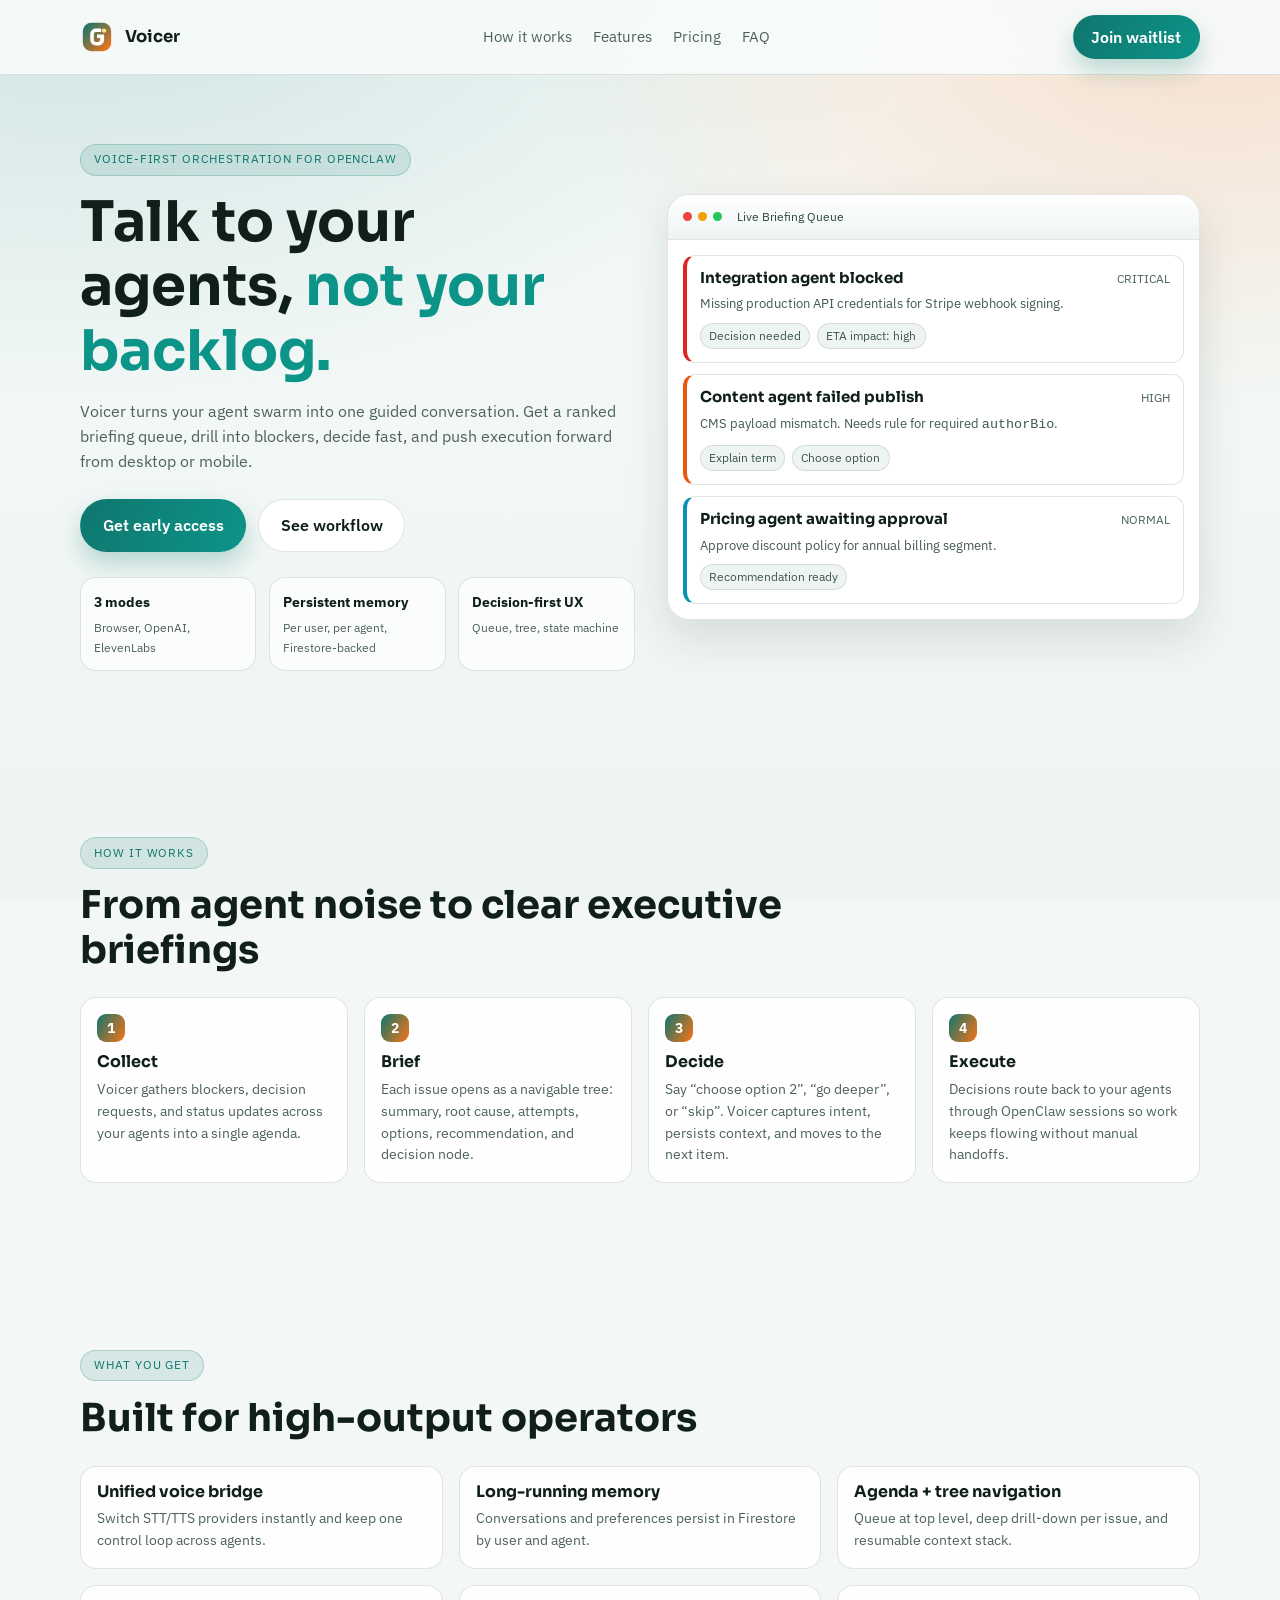
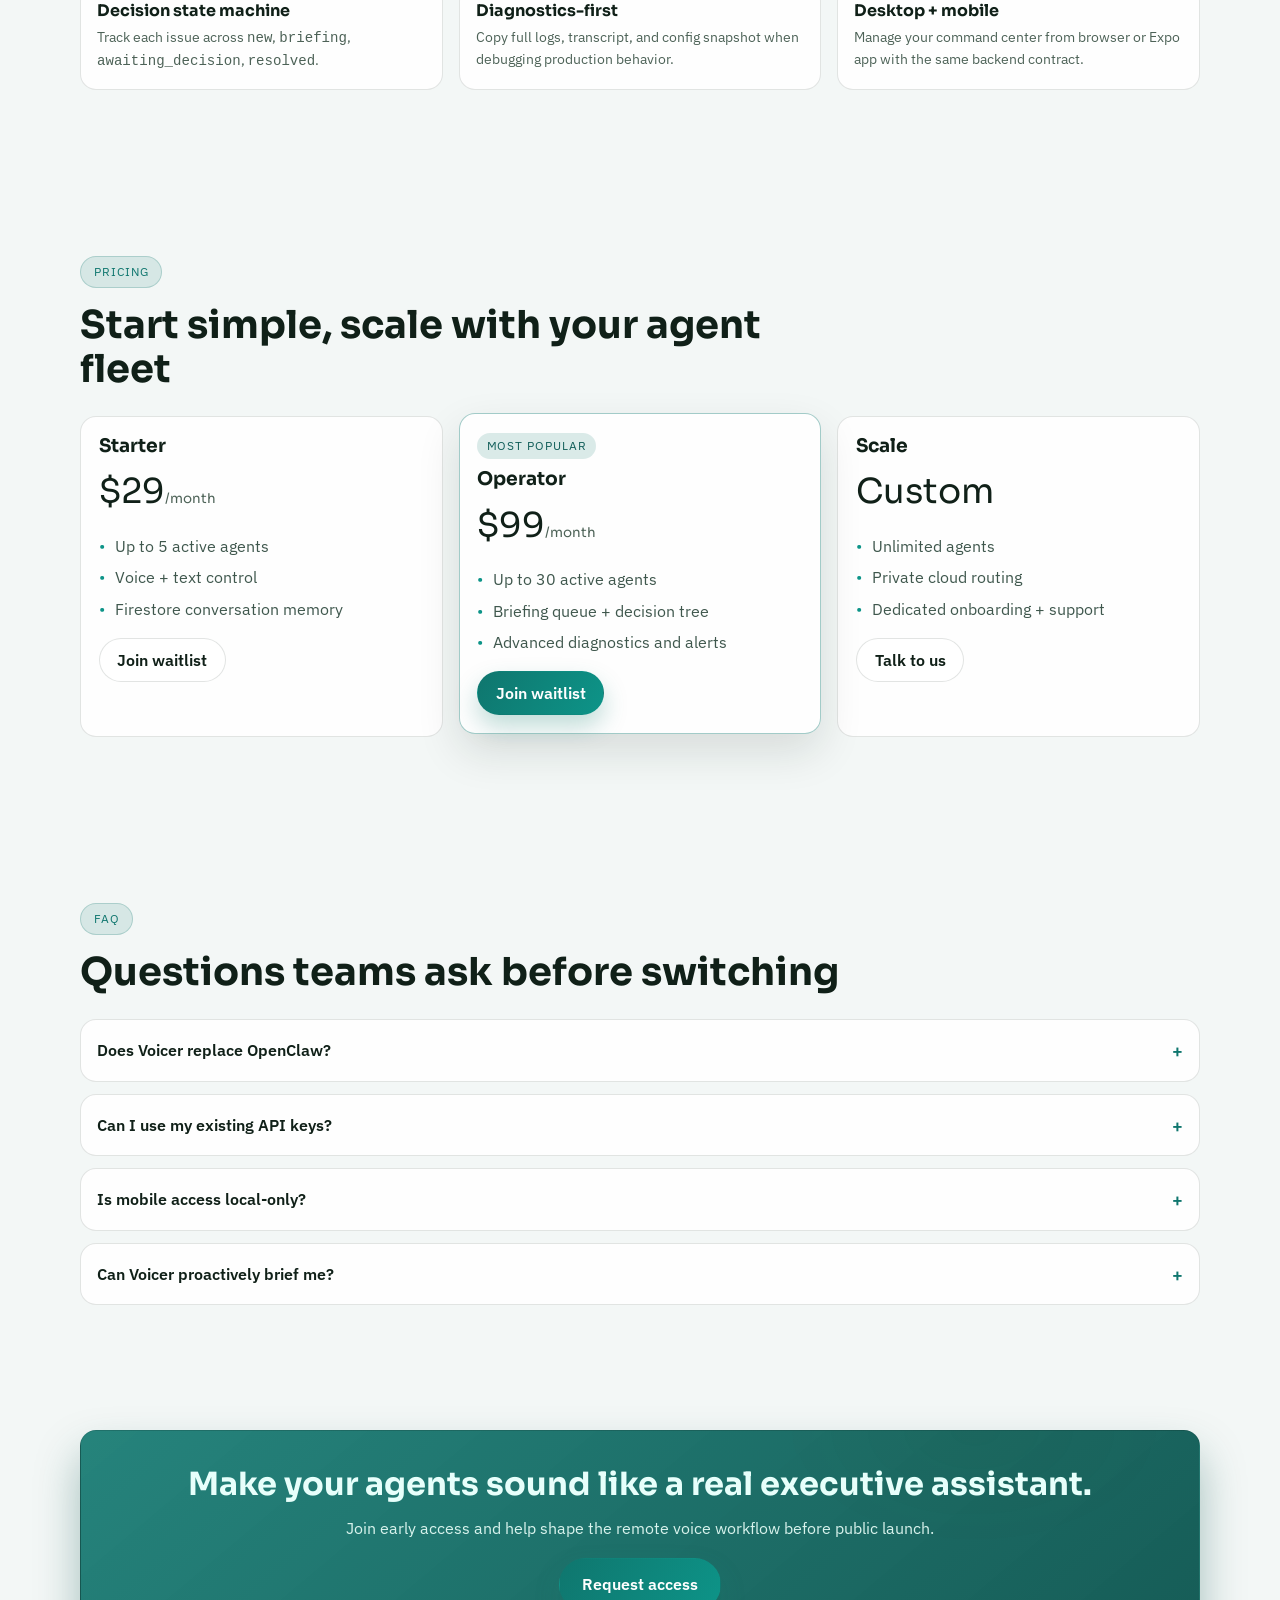
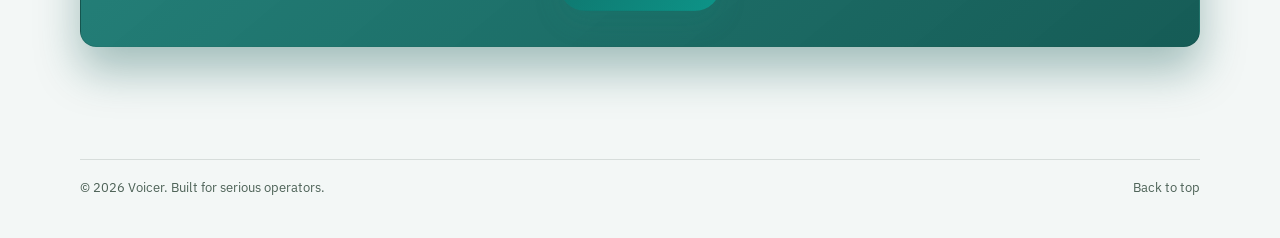
==== index.html @ e1d795ff "first commit" ====
<!doctype html>
<html lang="en">
  <head>
    <meta charset="UTF-8" />
    <meta name="viewport" content="width=device-width, initial-scale=1.0" />
    <title>Voicer | Your Agent Command Center</title>
    <meta
      name="description"
      content="Voicer lets you talk to your OpenClaw agents, get concise briefings, make decisions quickly, and keep your automation stack moving."
    />

    <link rel="icon" href="assets/logo.svg" type="image/svg+xml" />
    <link rel="stylesheet" href="styles.css" />

    <link rel="preconnect" href="https://fonts.googleapis.com" />
    <link rel="preconnect" href="https://fonts.gstatic.com" crossorigin />
    <link
      href="https://fonts.googleapis.com/css2?family=Sora:wght@400;500;600;700;800&family=IBM+Plex+Sans:wght@400;500;600&display=swap"
      rel="stylesheet"
    />
  </head>
  <body>
    <div class="site-bg"></div>

    <header class="nav" id="top">
      <div class="nav-inner">
        <a class="brand" href="#top" aria-label="Voicer Home">
          <img src="assets/logo.svg" alt="Voicer logo" />
          <span>Voicer</span>
        </a>

        <button class="menu-btn" id="menuBtn" aria-expanded="false" aria-controls="mobileMenu">
          <span></span><span></span><span></span>
        </button>

        <nav class="nav-links" aria-label="Main navigation">
          <a href="#how">How it works</a>
          <a href="#features">Features</a>
          <a href="#pricing">Pricing</a>
          <a href="#faq">FAQ</a>
        </nav>

        <a class="btn btn-primary nav-cta" href="#join">Join waitlist</a>
      </div>

      <div class="mobile-menu" id="mobileMenu">
        <a href="#how">How it works</a>
        <a href="#features">Features</a>
        <a href="#pricing">Pricing</a>
        <a href="#faq">FAQ</a>
        <a class="btn btn-primary" href="#join">Join waitlist</a>
      </div>
    </header>

    <main>
      <section class="hero section reveal">
        <div class="hero-grid container">
          <div>
            <p class="eyebrow">Voice-first orchestration for OpenClaw</p>
            <h1>
              Talk to your agents,
              <span>not your backlog.</span>
            </h1>
            <p class="hero-copy">
              Voicer turns your agent swarm into one guided conversation. Get a ranked
              briefing queue, drill into blockers, decide fast, and push execution forward
              from desktop or mobile.
            </p>
            <div class="hero-actions">
              <a class="btn btn-primary btn-lg" href="#join">Get early access</a>
              <a class="btn btn-ghost btn-lg" href="#how">See workflow</a>
            </div>
            <div class="hero-stats">
              <div>
                <strong>3 modes</strong>
                <span>Browser, OpenAI, ElevenLabs</span>
              </div>
              <div>
                <strong>Persistent memory</strong>
                <span>Per user, per agent, Firestore-backed</span>
              </div>
              <div>
                <strong>Decision-first UX</strong>
                <span>Queue, tree, state machine</span>
              </div>
            </div>
          </div>

          <aside class="hero-panel" aria-label="Example briefing card">
            <div class="panel-head">
              <span class="dot red"></span>
              <span class="dot amber"></span>
              <span class="dot green"></span>
              <p>Live Briefing Queue</p>
            </div>
            <div class="panel-body">
              <article class="queue-item critical">
                <header>
                  <h3>Integration agent blocked</h3>
                  <span>Critical</span>
                </header>
                <p>Missing production API credentials for Stripe webhook signing.</p>
                <div class="queue-tags">
                  <span>Decision needed</span>
                  <span>ETA impact: high</span>
                </div>
              </article>

              <article class="queue-item high">
                <header>
                  <h3>Content agent failed publish</h3>
                  <span>High</span>
                </header>
                <p>CMS payload mismatch. Needs rule for required <code>authorBio</code>.</p>
                <div class="queue-tags">
                  <span>Explain term</span>
                  <span>Choose option</span>
                </div>
              </article>

              <article class="queue-item normal">
                <header>
                  <h3>Pricing agent awaiting approval</h3>
                  <span>Normal</span>
                </header>
                <p>Approve discount policy for annual billing segment.</p>
                <div class="queue-tags">
                  <span>Recommendation ready</span>
                </div>
              </article>
            </div>
          </aside>
        </div>
      </section>

      <section class="section reveal" id="how">
        <div class="container">
          <div class="section-head">
            <p class="eyebrow">How it works</p>
            <h2>From agent noise to clear executive briefings</h2>
          </div>

          <div class="steps-grid">
            <article class="step-card">
              <span>1</span>
              <h3>Collect</h3>
              <p>
                Voicer gathers blockers, decision requests, and status updates across your
                agents into a single agenda.
              </p>
            </article>
            <article class="step-card">
              <span>2</span>
              <h3>Brief</h3>
              <p>
                Each issue opens as a navigable tree: summary, root cause, attempts, options,
                recommendation, and decision node.
              </p>
            </article>
            <article class="step-card">
              <span>3</span>
              <h3>Decide</h3>
              <p>
                Say “choose option 2”, “go deeper”, or “skip”. Voicer captures intent,
                persists context, and moves to the next item.
              </p>
            </article>
            <article class="step-card">
              <span>4</span>
              <h3>Execute</h3>
              <p>
                Decisions route back to your agents through OpenClaw sessions so work keeps
                flowing without manual handoffs.
              </p>
            </article>
          </div>
        </div>
      </section>

      <section class="section reveal" id="features">
        <div class="container">
          <div class="section-head">
            <p class="eyebrow">What you get</p>
            <h2>Built for high-output operators</h2>
          </div>

          <div class="feature-grid">
            <article class="feature-card">
              <h3>Unified voice bridge</h3>
              <p>Switch STT/TTS providers instantly and keep one control loop across agents.</p>
            </article>
            <article class="feature-card">
              <h3>Long-running memory</h3>
              <p>Conversations and preferences persist in Firestore by user and agent.</p>
            </article>
            <article class="feature-card">
              <h3>Agenda + tree navigation</h3>
              <p>Queue at top level, deep drill-down per issue, and resumable context stack.</p>
            </article>
            <article class="feature-card">
              <h3>Decision state machine</h3>
              <p>Track each issue across <code>new</code>, <code>briefing</code>, <code>awaiting_decision</code>, <code>resolved</code>.</p>
            </article>
            <article class="feature-card">
              <h3>Diagnostics-first</h3>
              <p>Copy full logs, transcript, and config snapshot when debugging production behavior.</p>
            </article>
            <article class="feature-card">
              <h3>Desktop + mobile</h3>
              <p>Manage your command center from browser or Expo app with the same backend contract.</p>
            </article>
          </div>
        </div>
      </section>

      <section class="section reveal" id="pricing">
        <div class="container">
          <div class="section-head">
            <p class="eyebrow">Pricing</p>
            <h2>Start simple, scale with your agent fleet</h2>
          </div>

          <div class="pricing-grid">
            <article class="price-card">
              <h3>Starter</h3>
              <p class="price">$29<span>/month</span></p>
              <ul>
                <li>Up to 5 active agents</li>
                <li>Voice + text control</li>
                <li>Firestore conversation memory</li>
              </ul>
              <a class="btn btn-ghost" href="#join">Join waitlist</a>
            </article>

            <article class="price-card featured">
              <p class="chip">Most popular</p>
              <h3>Operator</h3>
              <p class="price">$99<span>/month</span></p>
              <ul>
                <li>Up to 30 active agents</li>
                <li>Briefing queue + decision tree</li>
                <li>Advanced diagnostics and alerts</li>
              </ul>
              <a class="btn btn-primary" href="#join">Join waitlist</a>
            </article>

            <article class="price-card">
              <h3>Scale</h3>
              <p class="price">Custom</p>
              <ul>
                <li>Unlimited agents</li>
                <li>Private cloud routing</li>
                <li>Dedicated onboarding + support</li>
              </ul>
              <a class="btn btn-ghost" href="#join">Talk to us</a>
            </article>
          </div>
        </div>
      </section>

      <section class="section reveal" id="faq">
        <div class="container">
          <div class="section-head">
            <p class="eyebrow">FAQ</p>
            <h2>Questions teams ask before switching</h2>
          </div>

          <div class="faq-list">
            <article class="faq-item">
              <button class="faq-q" type="button">
                Does Voicer replace OpenClaw?
                <span>+</span>
              </button>
              <div class="faq-a">
                No. Voicer sits on top as a voice + briefing layer, and routes decisions back to
                your OpenClaw sessions.
              </div>
            </article>

            <article class="faq-item">
              <button class="faq-q" type="button">
                Can I use my existing API keys?
                <span>+</span>
              </button>
              <div class="faq-a">
                Yes. Voicer supports the same auth model and can read configured keys and profiles
                from your existing setup.
              </div>
            </article>

            <article class="faq-item">
              <button class="faq-q" type="button">
                Is mobile access local-only?
                <span>+</span>
              </button>
              <div class="faq-a">
                Local access works now. Cloud relay + desktop connector is the production path for
                secure remote control.
              </div>
            </article>

            <article class="faq-item">
              <button class="faq-q" type="button">
                Can Voicer proactively brief me?
                <span>+</span>
              </button>
              <div class="faq-a">
                Yes. The model is built around queueing only high-signal issues so you can decide
                quickly without reading raw logs.
              </div>
            </article>
          </div>
        </div>
      </section>

      <section class="section cta reveal" id="join">
        <div class="container cta-card">
          <h2>Make your agents sound like a real executive assistant.</h2>
          <p>
            Join early access and help shape the remote voice workflow before public launch.
          </p>
          <a class="btn btn-primary btn-lg" href="mailto:hello@voicer.ai?subject=Voicer%20Early%20Access">
            Request access
          </a>
        </div>
      </section>
    </main>

    <footer class="footer">
      <div class="container footer-inner">
        <p>© <span id="year"></span> Voicer. Built for serious operators.</p>
        <div>
          <a href="#top">Back to top</a>
        </div>
      </div>
    </footer>

    <script src="script.js"></script>
  </body>
</html>
---- styles.css ----
* {
  box-sizing: border-box;
}

:root {
  --bg: #f3f7f6;
  --surface: #ffffff;
  --surface-alt: #eef4f3;
  --ink: #102018;
  --muted: #4d6257;
  --line: rgba(16, 32, 24, 0.12);
  --teal: #0f766e;
  --teal-strong: #0d9488;
  --orange: #f97316;
  --orange-soft: rgba(249, 115, 22, 0.16);
  --shadow: 0 18px 44px rgba(16, 32, 24, 0.12);
  --radius-xl: 22px;
  --radius-lg: 16px;
}

html,
body {
  margin: 0;
  padding: 0;
}

body {
  font-family: "IBM Plex Sans", system-ui, -apple-system, sans-serif;
  background: var(--bg);
  color: var(--ink);
  line-height: 1.55;
}

.site-bg {
  position: fixed;
  inset: 0;
  z-index: -2;
  background:
    radial-gradient(900px 500px at 5% -10%, rgba(15, 118, 110, 0.2), transparent),
    radial-gradient(700px 420px at 95% 0%, rgba(249, 115, 22, 0.2), transparent),
    linear-gradient(180deg, #f7fbfa 0%, #edf4f2 100%);
}

.container {
  width: min(1120px, calc(100% - 2.5rem));
  margin: 0 auto;
}

.section {
  padding: 5.2rem 0;
}

.eyebrow {
  display: inline-block;
  margin: 0 0 0.9rem;
  padding: 0.35rem 0.8rem;
  border-radius: 999px;
  font-size: 0.75rem;
  letter-spacing: 0.08em;
  text-transform: uppercase;
  color: #0f766e;
  background: rgba(15, 118, 110, 0.12);
  border: 1px solid rgba(15, 118, 110, 0.22);
}

h1,
h2,
h3 {
  margin: 0;
  font-family: "Sora", system-ui, -apple-system, sans-serif;
  line-height: 1.15;
}

p {
  margin: 0;
}

a {
  color: inherit;
  text-decoration: none;
}

.nav {
  position: sticky;
  top: 0;
  z-index: 50;
  border-bottom: 1px solid var(--line);
  backdrop-filter: blur(12px);
  background: rgba(247, 251, 250, 0.92);
}

.nav-inner {
  width: min(1120px, calc(100% - 2.5rem));
  margin: 0 auto;
  min-height: 74px;
  display: flex;
  align-items: center;
  justify-content: space-between;
  gap: 1rem;
}

.brand {
  display: flex;
  align-items: center;
  gap: 0.7rem;
  font-family: "Sora", sans-serif;
  font-weight: 700;
  font-size: 1.03rem;
}

.brand img {
  width: 34px;
  height: 34px;
}

.nav-links {
  display: flex;
  align-items: center;
  gap: 1.3rem;
  color: var(--muted);
  font-size: 0.92rem;
}

.nav-links a {
  position: relative;
  padding: 0.2rem 0;
}

.nav-links a::after {
  content: "";
  position: absolute;
  left: 0;
  bottom: -0.15rem;
  width: 0;
  height: 2px;
  border-radius: 999px;
  background: linear-gradient(90deg, var(--teal), var(--orange));
  transition: width 160ms ease;
}

.nav-links a:hover::after {
  width: 100%;
}

.menu-btn {
  display: none;
  width: 42px;
  height: 42px;
  border: 1px solid var(--line);
  border-radius: 12px;
  background: #fff;
  padding: 0;
  cursor: pointer;
}

.menu-btn span {
  display: block;
  width: 18px;
  height: 2px;
  margin: 4px auto;
  background: var(--ink);
  border-radius: 999px;
}

.mobile-menu {
  display: none;
  border-top: 1px solid var(--line);
  padding: 1rem 1.25rem 1.2rem;
  background: rgba(247, 251, 250, 0.97);
}

.mobile-menu.open {
  display: grid;
  gap: 0.75rem;
}

.mobile-menu a {
  padding: 0.45rem 0;
  color: var(--muted);
}

.btn {
  display: inline-flex;
  align-items: center;
  justify-content: center;
  border-radius: 999px;
  border: 1px solid transparent;
  cursor: pointer;
  font-weight: 600;
  transition: transform 150ms ease, box-shadow 150ms ease, filter 150ms ease;
}

.btn:hover {
  transform: translateY(-1px);
}

.btn-primary {
  color: #fff;
  background: linear-gradient(120deg, var(--teal), var(--teal-strong));
  box-shadow: 0 12px 24px rgba(15, 118, 110, 0.26);
  padding: 0.55rem 1.1rem;
}

.btn-ghost {
  color: var(--ink);
  background: #fff;
  border-color: var(--line);
  padding: 0.55rem 1.1rem;
}

.btn-lg {
  padding: 0.8rem 1.35rem;
}

.hero {
  padding-top: 4.3rem;
}

.hero-grid {
  display: grid;
  grid-template-columns: 1.02fr 0.98fr;
  align-items: center;
  gap: 2rem;
}

.hero h1 {
  font-size: clamp(2.3rem, 5vw, 3.5rem);
  margin-bottom: 1rem;
}

.hero h1 span {
  color: var(--teal-strong);
}

.hero-copy {
  color: var(--muted);
  max-width: 39rem;
}

.hero-actions {
  display: flex;
  gap: 0.75rem;
  margin: 1.6rem 0;
  flex-wrap: wrap;
}

.hero-stats {
  display: grid;
  grid-template-columns: repeat(3, minmax(0, 1fr));
  gap: 0.8rem;
}

.hero-stats div {
  border: 1px solid var(--line);
  border-radius: var(--radius-lg);
  background: rgba(255, 255, 255, 0.72);
  padding: 0.8rem;
}

.hero-stats strong {
  display: block;
  font-size: 0.9rem;
}

.hero-stats span {
  display: block;
  margin-top: 0.32rem;
  font-size: 0.78rem;
  color: var(--muted);
}

.hero-panel {
  background: var(--surface);
  border: 1px solid var(--line);
  border-radius: var(--radius-xl);
  overflow: hidden;
  box-shadow: var(--shadow);
}

.panel-head {
  display: flex;
  align-items: center;
  gap: 0.38rem;
  padding: 0.75rem 0.95rem;
  border-bottom: 1px solid var(--line);
  background: linear-gradient(180deg, #fff, var(--surface-alt));
}

.panel-head p {
  margin-left: 0.55rem;
  font-size: 0.78rem;
  color: #2d463a;
}

.dot {
  width: 9px;
  height: 9px;
  border-radius: 999px;
}

.dot.red {
  background: #ef4444;
}

.dot.amber {
  background: #f59e0b;
}

.dot.green {
  background: #22c55e;
}

.panel-body {
  padding: 0.95rem;
  display: grid;
  gap: 0.7rem;
}

.queue-item {
  border: 1px solid var(--line);
  border-left: 4px solid #cbd5e1;
  border-radius: 12px;
  padding: 0.8rem;
  background: #fff;
}

.queue-item header {
  display: flex;
  justify-content: space-between;
  gap: 0.75rem;
  align-items: baseline;
}

.queue-item h3 {
  font-size: 0.94rem;
}

.queue-item header span {
  font-size: 0.72rem;
  text-transform: uppercase;
  color: var(--muted);
}

.queue-item p {
  margin-top: 0.38rem;
  color: #42594f;
  font-size: 0.84rem;
}

.queue-item.critical {
  border-left-color: #dc2626;
}

.queue-item.high {
  border-left-color: #ea580c;
}

.queue-item.normal {
  border-left-color: #0891b2;
}

.queue-tags {
  margin-top: 0.55rem;
  display: flex;
  flex-wrap: wrap;
  gap: 0.4rem;
}

.queue-tags span {
  border: 1px solid var(--line);
  background: var(--surface-alt);
  border-radius: 999px;
  padding: 0.2rem 0.52rem;
  font-size: 0.72rem;
  color: #3f574d;
}

.section-head {
  max-width: 760px;
  margin-bottom: 1.6rem;
}

.section-head h2 {
  font-size: clamp(1.55rem, 3.4vw, 2.4rem);
  margin-bottom: 0.8rem;
}

.steps-grid,
.feature-grid,
.pricing-grid {
  display: grid;
  gap: 1rem;
}

.steps-grid {
  grid-template-columns: repeat(4, minmax(0, 1fr));
}

.step-card,
.feature-card,
.price-card,
.faq-item,
.cta-card {
  border: 1px solid var(--line);
  border-radius: var(--radius-lg);
  background: rgba(255, 255, 255, 0.88);
}

.step-card {
  padding: 1rem;
}

.step-card span {
  display: inline-grid;
  place-items: center;
  width: 28px;
  height: 28px;
  border-radius: 9px;
  font-size: 0.86rem;
  font-weight: 700;
  color: #fff;
  background: linear-gradient(120deg, var(--teal), var(--orange));
}

.step-card h3 {
  margin-top: 0.7rem;
  font-size: 1rem;
}

.step-card p {
  margin-top: 0.45rem;
  color: var(--muted);
  font-size: 0.88rem;
}

.feature-grid {
  grid-template-columns: repeat(3, minmax(0, 1fr));
}

.feature-card {
  padding: 1rem;
}

.feature-card h3 {
  font-size: 1rem;
}

.feature-card p {
  margin-top: 0.45rem;
  color: var(--muted);
  font-size: 0.88rem;
}

.pricing-grid {
  grid-template-columns: repeat(3, minmax(0, 1fr));
  align-items: stretch;
}

.price-card {
  padding: 1.1rem;
}

.price-card.featured {
  border-color: rgba(15, 118, 110, 0.38);
  box-shadow: var(--shadow);
  transform: translateY(-3px);
}

.chip {
  display: inline-block;
  margin-bottom: 0.6rem;
  background: rgba(15, 118, 110, 0.15);
  color: #115e59;
  font-size: 0.72rem;
  text-transform: uppercase;
  border-radius: 999px;
  padding: 0.24rem 0.58rem;
  letter-spacing: 0.08em;
}

.price {
  margin-top: 0.55rem;
  font-family: "Sora", sans-serif;
  font-size: 2.15rem;
}

.price span {
  font-size: 0.84rem;
  color: var(--muted);
}

.price-card ul {
  list-style: none;
  margin: 0.95rem 0 1rem;
  padding: 0;
  display: grid;
  gap: 0.42rem;
}

.price-card li {
  color: #3f574d;
  padding-left: 1rem;
  position: relative;
}

.price-card li::before {
  content: "•";
  position: absolute;
  left: 0;
  color: var(--teal-strong);
}

.faq-list {
  display: grid;
  gap: 0.75rem;
}

.faq-item {
  overflow: hidden;
}

.faq-q {
  width: 100%;
  text-align: left;
  border: 0;
  background: transparent;
  font: inherit;
  color: inherit;
  padding: 1rem;
  display: flex;
  align-items: center;
  justify-content: space-between;
  font-weight: 600;
  cursor: pointer;
}

.faq-q span {
  color: var(--teal);
  font-size: 1.15rem;
}

.faq-a {
  max-height: 0;
  overflow: hidden;
  transition: max-height 220ms ease;
  color: var(--muted);
  padding: 0 1rem;
}

.faq-item.open .faq-a {
  padding: 0 1rem 1rem;
  max-height: 240px;
}

.cta {
  padding-top: 2.6rem;
}

.cta-card {
  text-align: center;
  padding: 2.2rem 1rem;
  background:
    linear-gradient(140deg, rgba(15, 118, 110, 0.9), rgba(9, 83, 77, 0.95)),
    radial-gradient(200px 120px at 80% 0%, rgba(249, 115, 22, 0.3), transparent);
  color: #e7fffb;
  box-shadow: 0 24px 44px rgba(9, 83, 77, 0.34);
}

.cta-card h2 {
  font-size: clamp(1.4rem, 3vw, 2rem);
}

.cta-card p {
  margin: 0.8rem auto 1.1rem;
  max-width: 620px;
  color: rgba(233, 255, 248, 0.92);
}

.footer {
  padding: 1.8rem 0 2.6rem;
}

.footer-inner {
  border-top: 1px solid var(--line);
  padding-top: 1.1rem;
  display: flex;
  justify-content: space-between;
  gap: 0.75rem;
  color: var(--muted);
  font-size: 0.84rem;
}

.reveal {
  opacity: 0;
  transform: translateY(26px);
  transition: opacity 0.55s ease, transform 0.55s ease;
}

.reveal.visible {
  opacity: 1;
  transform: translateY(0);
}

@media (max-width: 1080px) {
  .hero-grid,
  .steps-grid,
  .feature-grid,
  .pricing-grid {
    grid-template-columns: 1fr 1fr;
  }

  .hero-stats {
    grid-template-columns: 1fr;
  }
}

@media (max-width: 760px) {
  .section {
    padding: 4rem 0;
  }

  .nav-links,
  .nav-cta {
    display: none;
  }

  .menu-btn {
    display: inline-block;
  }

  .hero-grid,
  .steps-grid,
  .feature-grid,
  .pricing-grid {
    grid-template-columns: 1fr;
  }

  .footer-inner {
    flex-direction: column;
  }
}
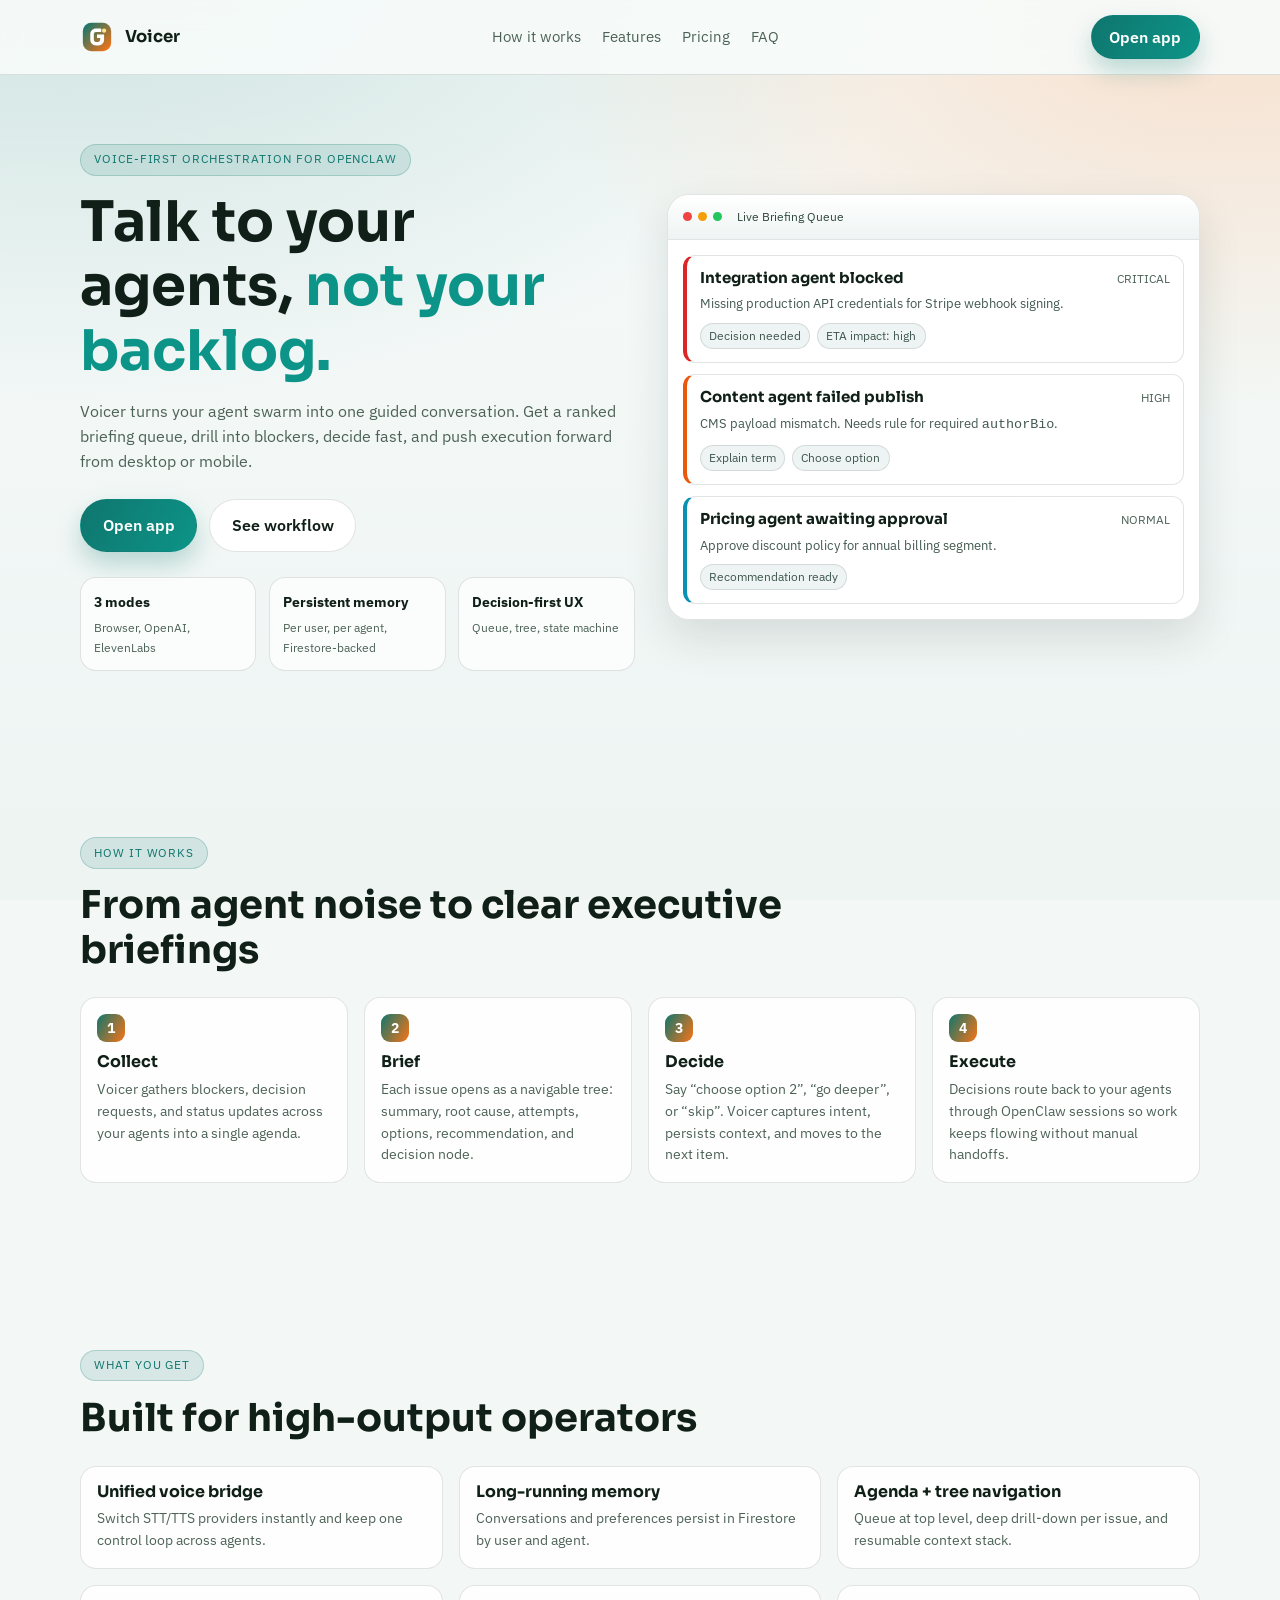
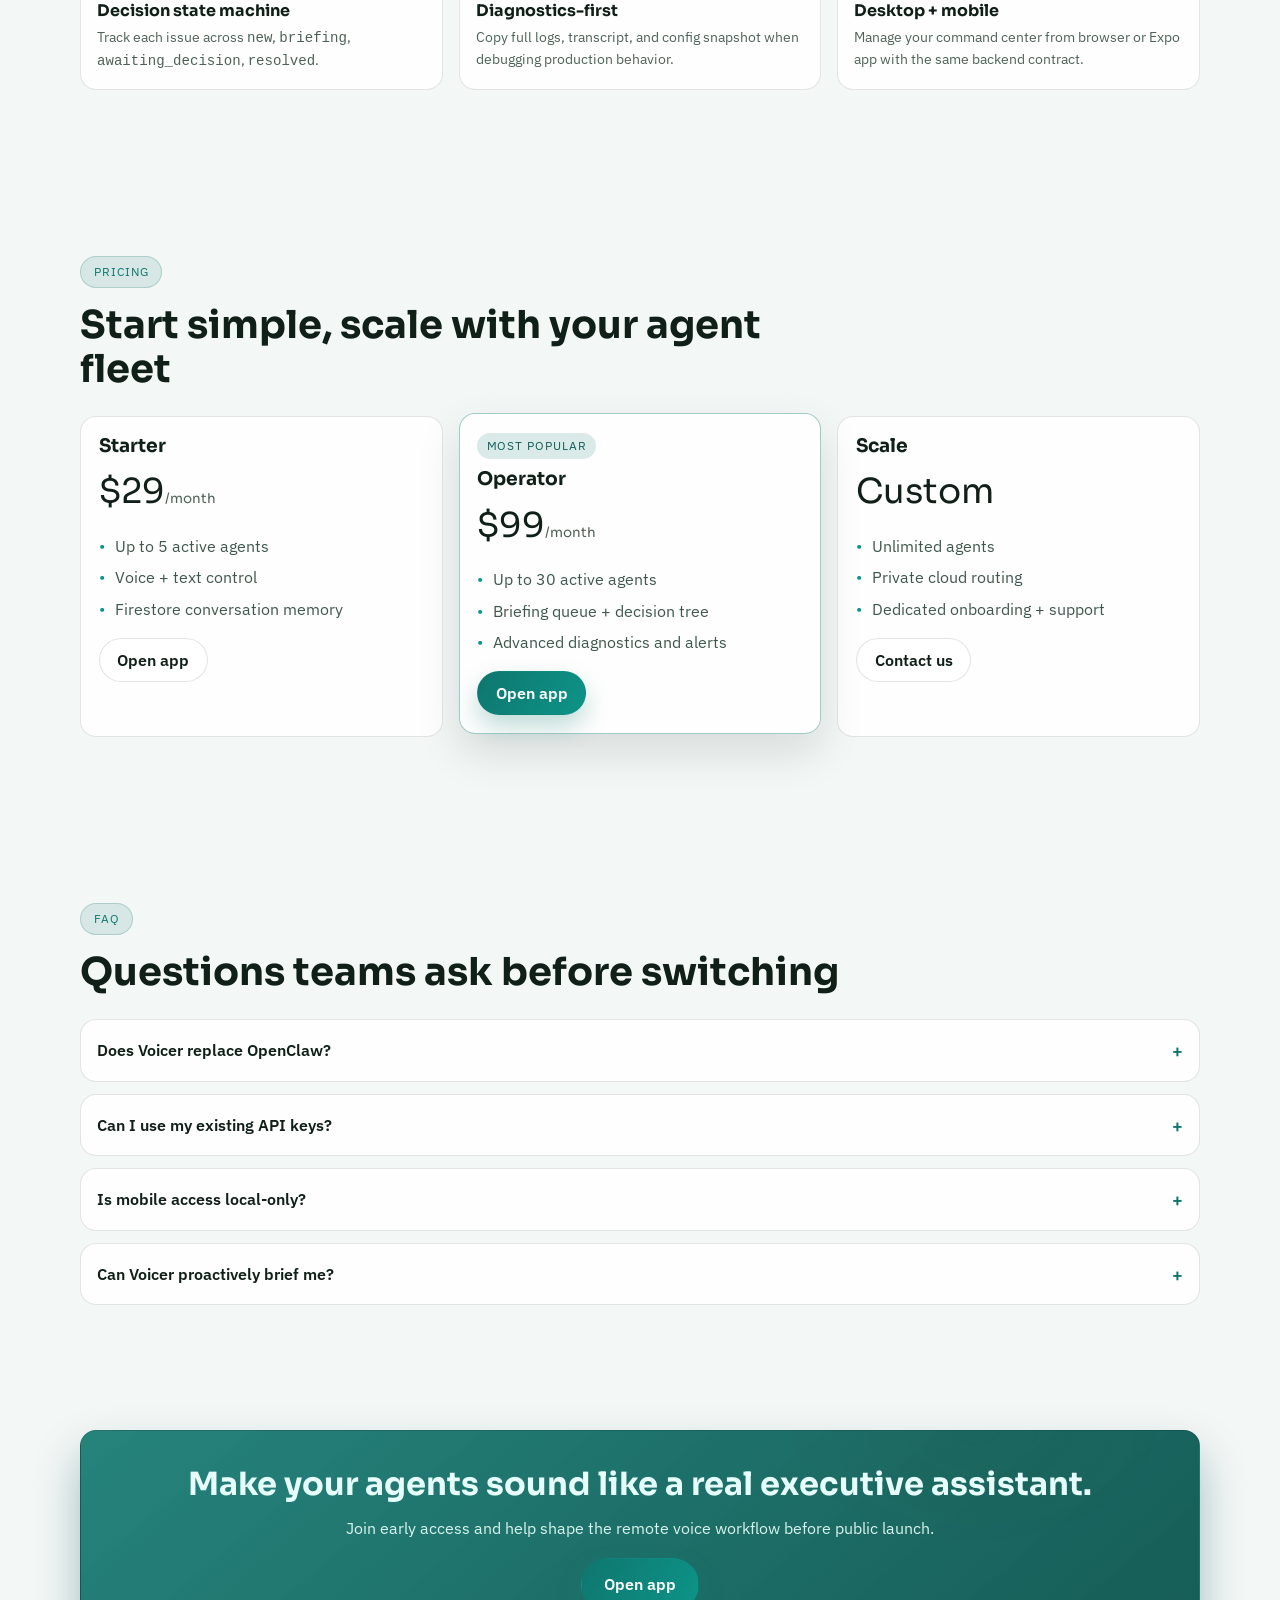
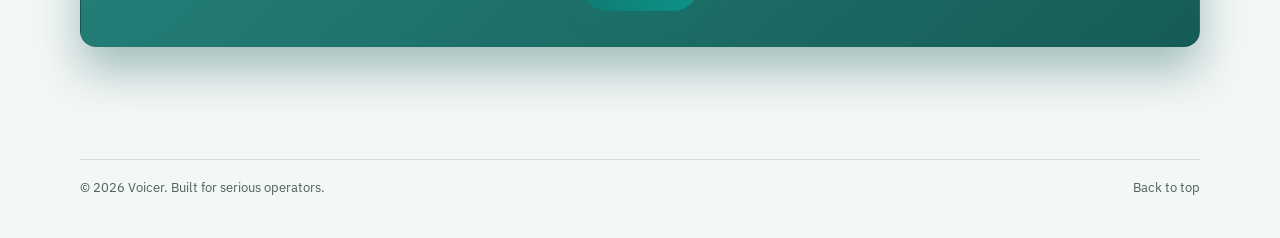
==== commit 3071e986: "Point website CTAs to app.aipa.site" ====
--- a/index.html
+++ b/index.html
@@ -40,7 +40,7 @@
           <a href="#faq">FAQ</a>
         </nav>
 
-        <a class="btn btn-primary nav-cta" href="#join">Join waitlist</a>
+        <a class="btn btn-primary nav-cta" href="https://app.aipa.site">Open app</a>
       </div>
 
       <div class="mobile-menu" id="mobileMenu">
@@ -48,7 +48,7 @@
         <a href="#features">Features</a>
         <a href="#pricing">Pricing</a>
         <a href="#faq">FAQ</a>
-        <a class="btn btn-primary" href="#join">Join waitlist</a>
+        <a class="btn btn-primary" href="https://app.aipa.site">Open app</a>
       </div>
     </header>
 
@@ -67,7 +67,7 @@
               from desktop or mobile.
             </p>
             <div class="hero-actions">
-              <a class="btn btn-primary btn-lg" href="#join">Get early access</a>
+              <a class="btn btn-primary btn-lg" href="https://app.aipa.site">Open app</a>
               <a class="btn btn-ghost btn-lg" href="#how">See workflow</a>
             </div>
             <div class="hero-stats">
@@ -229,7 +229,7 @@
                 <li>Voice + text control</li>
                 <li>Firestore conversation memory</li>
               </ul>
-              <a class="btn btn-ghost" href="#join">Join waitlist</a>
+              <a class="btn btn-ghost" href="https://app.aipa.site">Open app</a>
             </article>
 
             <article class="price-card featured">
@@ -241,7 +241,7 @@
                 <li>Briefing queue + decision tree</li>
                 <li>Advanced diagnostics and alerts</li>
               </ul>
-              <a class="btn btn-primary" href="#join">Join waitlist</a>
+              <a class="btn btn-primary" href="https://app.aipa.site">Open app</a>
             </article>
 
             <article class="price-card">
@@ -252,7 +252,7 @@
                 <li>Private cloud routing</li>
                 <li>Dedicated onboarding + support</li>
               </ul>
-              <a class="btn btn-ghost" href="#join">Talk to us</a>
+              <a class="btn btn-ghost" href="https://app.aipa.site">Contact us</a>
             </article>
           </div>
         </div>
@@ -319,8 +319,8 @@
           <p>
             Join early access and help shape the remote voice workflow before public launch.
           </p>
-          <a class="btn btn-primary btn-lg" href="mailto:hello@voicer.ai?subject=Voicer%20Early%20Access">
-            Request access
+          <a class="btn btn-primary btn-lg" href="https://app.aipa.site">
+            Open app
           </a>
         </div>
       </section>
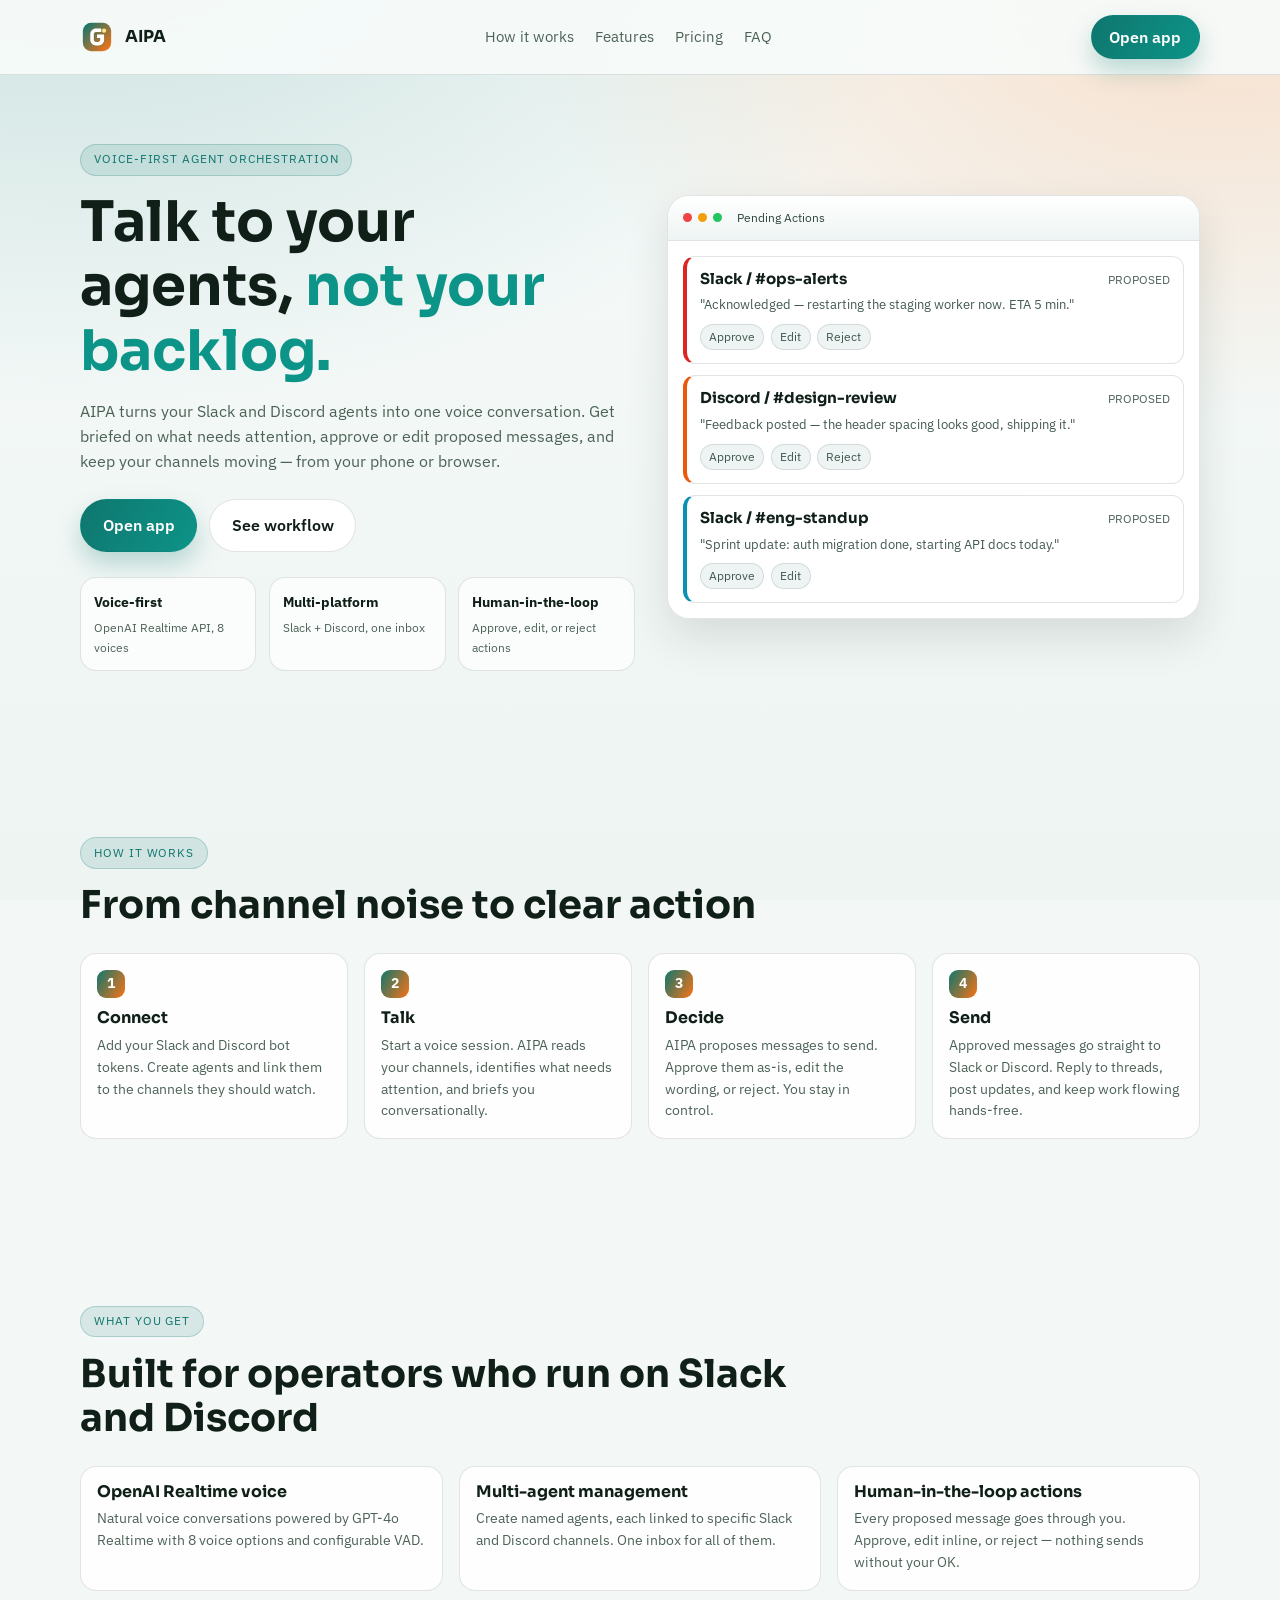
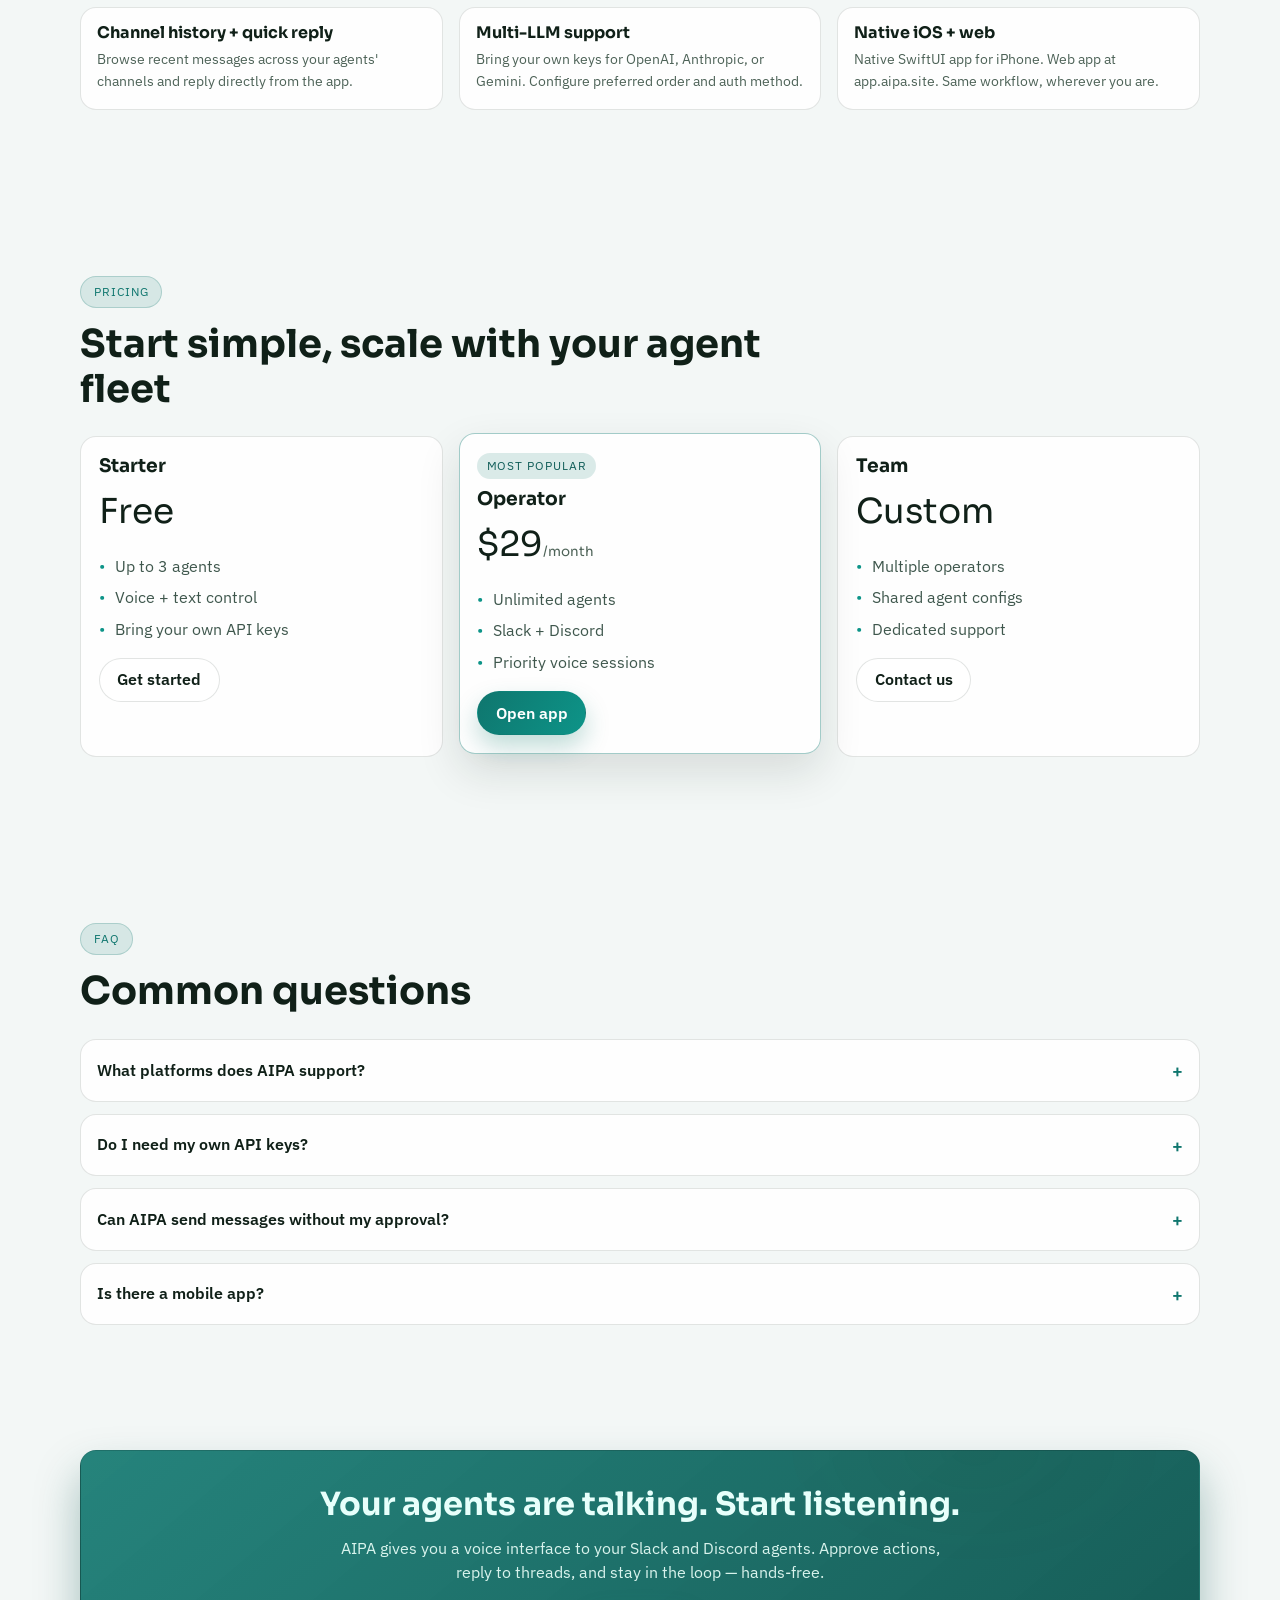
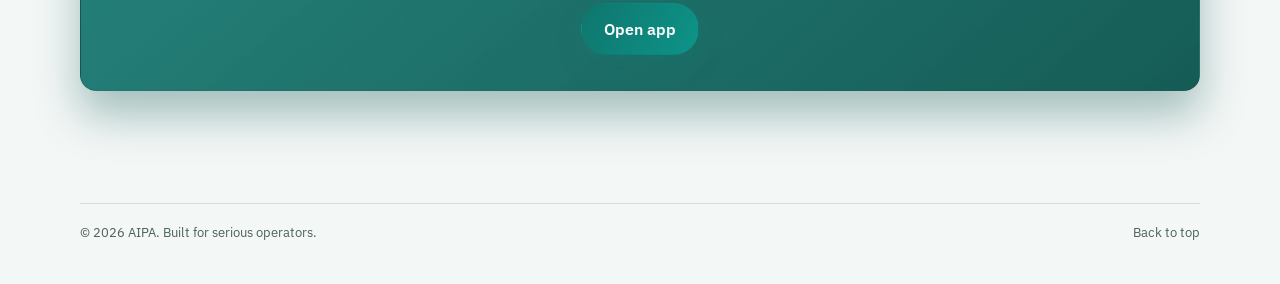
==== commit 47027cc4: "Rebrand website from Voicer to AIPA and align with actual product Website was describing fictional f" ====
--- a/index.html
+++ b/index.html
@@ -3,10 +3,10 @@
   <head>
     <meta charset="UTF-8" />
     <meta name="viewport" content="width=device-width, initial-scale=1.0" />
-    <title>Voicer | Your Agent Command Center</title>
+    <title>AIPA | Your AI Personal Assistant</title>
     <meta
       name="description"
-      content="Voicer lets you talk to your OpenClaw agents, get concise briefings, make decisions quickly, and keep your automation stack moving."
+      content="AIPA is a voice-first AI assistant that orchestrates your agents across Slack and Discord. Talk naturally, approve actions, and keep your channels moving."
     />
 
     <link rel="icon" href="assets/logo.svg" type="image/svg+xml" />
@@ -24,9 +24,9 @@
 
     <header class="nav" id="top">
       <div class="nav-inner">
-        <a class="brand" href="#top" aria-label="Voicer Home">
-          <img src="assets/logo.svg" alt="Voicer logo" />
-          <span>Voicer</span>
+        <a class="brand" href="#top" aria-label="AIPA Home">
+          <img src="assets/logo.svg" alt="AIPA logo" />
+          <span>AIPA</span>
         </a>
 
         <button class="menu-btn" id="menuBtn" aria-expanded="false" aria-controls="mobileMenu">
@@ -56,15 +56,15 @@
       <section class="hero section reveal">
         <div class="hero-grid container">
           <div>
-            <p class="eyebrow">Voice-first orchestration for OpenClaw</p>
+            <p class="eyebrow">Voice-first agent orchestration</p>
             <h1>
               Talk to your agents,
               <span>not your backlog.</span>
             </h1>
             <p class="hero-copy">
-              Voicer turns your agent swarm into one guided conversation. Get a ranked
-              briefing queue, drill into blockers, decide fast, and push execution forward
-              from desktop or mobile.
+              AIPA turns your Slack and Discord agents into one voice conversation.
+              Get briefed on what needs attention, approve or edit proposed messages,
+              and keep your channels moving — from your phone or browser.
             </p>
             <div class="hero-actions">
               <a class="btn btn-primary btn-lg" href="https://app.aipa.site">Open app</a>
@@ -72,60 +72,63 @@
             </div>
             <div class="hero-stats">
               <div>
-                <strong>3 modes</strong>
-                <span>Browser, OpenAI, ElevenLabs</span>
+                <strong>Voice-first</strong>
+                <span>OpenAI Realtime API, 8 voices</span>
               </div>
               <div>
-                <strong>Persistent memory</strong>
-                <span>Per user, per agent, Firestore-backed</span>
+                <strong>Multi-platform</strong>
+                <span>Slack + Discord, one inbox</span>
               </div>
               <div>
-                <strong>Decision-first UX</strong>
-                <span>Queue, tree, state machine</span>
+                <strong>Human-in-the-loop</strong>
+                <span>Approve, edit, or reject actions</span>
               </div>
             </div>
           </div>
 
-          <aside class="hero-panel" aria-label="Example briefing card">
+          <aside class="hero-panel" aria-label="Example action cards">
             <div class="panel-head">
               <span class="dot red"></span>
               <span class="dot amber"></span>
               <span class="dot green"></span>
-              <p>Live Briefing Queue</p>
+              <p>Pending Actions</p>
             </div>
             <div class="panel-body">
               <article class="queue-item critical">
                 <header>
-                  <h3>Integration agent blocked</h3>
-                  <span>Critical</span>
+                  <h3>Slack / #ops-alerts</h3>
+                  <span>Proposed</span>
                 </header>
-                <p>Missing production API credentials for Stripe webhook signing.</p>
+                <p>"Acknowledged — restarting the staging worker now. ETA 5 min."</p>
                 <div class="queue-tags">
-                  <span>Decision needed</span>
-                  <span>ETA impact: high</span>
+                  <span>Approve</span>
+                  <span>Edit</span>
+                  <span>Reject</span>
                 </div>
               </article>
 
               <article class="queue-item high">
                 <header>
-                  <h3>Content agent failed publish</h3>
-                  <span>High</span>
+                  <h3>Discord / #design-review</h3>
+                  <span>Proposed</span>
                 </header>
-                <p>CMS payload mismatch. Needs rule for required <code>authorBio</code>.</p>
+                <p>"Feedback posted — the header spacing looks good, shipping it."</p>
                 <div class="queue-tags">
-                  <span>Explain term</span>
-                  <span>Choose option</span>
+                  <span>Approve</span>
+                  <span>Edit</span>
+                  <span>Reject</span>
                 </div>
               </article>
 
               <article class="queue-item normal">
                 <header>
-                  <h3>Pricing agent awaiting approval</h3>
-                  <span>Normal</span>
+                  <h3>Slack / #eng-standup</h3>
+                  <span>Proposed</span>
                 </header>
-                <p>Approve discount policy for annual billing segment.</p>
+                <p>"Sprint update: auth migration done, starting API docs today."</p>
                 <div class="queue-tags">
-                  <span>Recommendation ready</span>
+                  <span>Approve</span>
+                  <span>Edit</span>
                 </div>
               </article>
             </div>
@@ -137,40 +140,40 @@
         <div class="container">
           <div class="section-head">
             <p class="eyebrow">How it works</p>
-            <h2>From agent noise to clear executive briefings</h2>
+            <h2>From channel noise to clear action</h2>
           </div>
 
           <div class="steps-grid">
             <article class="step-card">
               <span>1</span>
-              <h3>Collect</h3>
+              <h3>Connect</h3>
               <p>
-                Voicer gathers blockers, decision requests, and status updates across your
-                agents into a single agenda.
+                Add your Slack and Discord bot tokens. Create agents and link them
+                to the channels they should watch.
               </p>
             </article>
             <article class="step-card">
               <span>2</span>
-              <h3>Brief</h3>
+              <h3>Talk</h3>
               <p>
-                Each issue opens as a navigable tree: summary, root cause, attempts, options,
-                recommendation, and decision node.
+                Start a voice session. AIPA reads your channels, identifies what
+                needs attention, and briefs you conversationally.
               </p>
             </article>
             <article class="step-card">
               <span>3</span>
               <h3>Decide</h3>
               <p>
-                Say “choose option 2”, “go deeper”, or “skip”. Voicer captures intent,
-                persists context, and moves to the next item.
+                AIPA proposes messages to send. Approve them as-is, edit the
+                wording, or reject. You stay in control.
               </p>
             </article>
             <article class="step-card">
               <span>4</span>
-              <h3>Execute</h3>
+              <h3>Send</h3>
               <p>
-                Decisions route back to your agents through OpenClaw sessions so work keeps
-                flowing without manual handoffs.
+                Approved messages go straight to Slack or Discord. Reply to threads,
+                post updates, and keep work flowing hands-free.
               </p>
             </article>
           </div>
@@ -181,33 +184,33 @@
         <div class="container">
           <div class="section-head">
             <p class="eyebrow">What you get</p>
-            <h2>Built for high-output operators</h2>
+            <h2>Built for operators who run on Slack and Discord</h2>
           </div>
 
           <div class="feature-grid">
             <article class="feature-card">
-              <h3>Unified voice bridge</h3>
-              <p>Switch STT/TTS providers instantly and keep one control loop across agents.</p>
-            </article>
-            <article class="feature-card">
-              <h3>Long-running memory</h3>
-              <p>Conversations and preferences persist in Firestore by user and agent.</p>
-            </article>
-            <article class="feature-card">
-              <h3>Agenda + tree navigation</h3>
-              <p>Queue at top level, deep drill-down per issue, and resumable context stack.</p>
-            </article>
-            <article class="feature-card">
-              <h3>Decision state machine</h3>
-              <p>Track each issue across <code>new</code>, <code>briefing</code>, <code>awaiting_decision</code>, <code>resolved</code>.</p>
-            </article>
-            <article class="feature-card">
-              <h3>Diagnostics-first</h3>
-              <p>Copy full logs, transcript, and config snapshot when debugging production behavior.</p>
-            </article>
-            <article class="feature-card">
-              <h3>Desktop + mobile</h3>
-              <p>Manage your command center from browser or Expo app with the same backend contract.</p>
+              <h3>OpenAI Realtime voice</h3>
+              <p>Natural voice conversations powered by GPT-4o Realtime with 8 voice options and configurable VAD.</p>
+            </article>
+            <article class="feature-card">
+              <h3>Multi-agent management</h3>
+              <p>Create named agents, each linked to specific Slack and Discord channels. One inbox for all of them.</p>
+            </article>
+            <article class="feature-card">
+              <h3>Human-in-the-loop actions</h3>
+              <p>Every proposed message goes through you. Approve, edit inline, or reject — nothing sends without your OK.</p>
+            </article>
+            <article class="feature-card">
+              <h3>Channel history + quick reply</h3>
+              <p>Browse recent messages across your agents' channels and reply directly from the app.</p>
+            </article>
+            <article class="feature-card">
+              <h3>Multi-LLM support</h3>
+              <p>Bring your own keys for OpenAI, Anthropic, or Gemini. Configure preferred order and auth method.</p>
+            </article>
+            <article class="feature-card">
+              <h3>Native iOS + web</h3>
+              <p>Native SwiftUI app for iPhone. Web app at app.aipa.site. Same workflow, wherever you are.</p>
             </article>
           </div>
         </div>
@@ -223,34 +226,34 @@
           <div class="pricing-grid">
             <article class="price-card">
               <h3>Starter</h3>
-              <p class="price">$29<span>/month</span></p>
+              <p class="price">Free</p>
               <ul>
-                <li>Up to 5 active agents</li>
+                <li>Up to 3 agents</li>
                 <li>Voice + text control</li>
-                <li>Firestore conversation memory</li>
+                <li>Bring your own API keys</li>
               </ul>
-              <a class="btn btn-ghost" href="https://app.aipa.site">Open app</a>
+              <a class="btn btn-ghost" href="https://app.aipa.site">Get started</a>
             </article>
 
             <article class="price-card featured">
               <p class="chip">Most popular</p>
               <h3>Operator</h3>
-              <p class="price">$99<span>/month</span></p>
+              <p class="price">$29<span>/month</span></p>
               <ul>
-                <li>Up to 30 active agents</li>
-                <li>Briefing queue + decision tree</li>
-                <li>Advanced diagnostics and alerts</li>
+                <li>Unlimited agents</li>
+                <li>Slack + Discord</li>
+                <li>Priority voice sessions</li>
               </ul>
               <a class="btn btn-primary" href="https://app.aipa.site">Open app</a>
             </article>
 
             <article class="price-card">
-              <h3>Scale</h3>
+              <h3>Team</h3>
               <p class="price">Custom</p>
               <ul>
-                <li>Unlimited agents</li>
-                <li>Private cloud routing</li>
-                <li>Dedicated onboarding + support</li>
+                <li>Multiple operators</li>
+                <li>Shared agent configs</li>
+                <li>Dedicated support</li>
               </ul>
               <a class="btn btn-ghost" href="https://app.aipa.site">Contact us</a>
             </article>
@@ -262,51 +265,51 @@
         <div class="container">
           <div class="section-head">
             <p class="eyebrow">FAQ</p>
-            <h2>Questions teams ask before switching</h2>
+            <h2>Common questions</h2>
           </div>
 
           <div class="faq-list">
             <article class="faq-item">
               <button class="faq-q" type="button">
-                Does Voicer replace OpenClaw?
+                What platforms does AIPA support?
                 <span>+</span>
               </button>
               <div class="faq-a">
-                No. Voicer sits on top as a voice + briefing layer, and routes decisions back to
-                your OpenClaw sessions.
+                AIPA connects to Slack and Discord using bot tokens you provide.
+                You can link any combination of channels from both platforms to your agents.
               </div>
             </article>
 
             <article class="faq-item">
               <button class="faq-q" type="button">
-                Can I use my existing API keys?
+                Do I need my own API keys?
                 <span>+</span>
               </button>
               <div class="faq-a">
-                Yes. Voicer supports the same auth model and can read configured keys and profiles
-                from your existing setup.
+                Yes. AIPA uses your own OpenAI, Anthropic, or Gemini API keys for LLM calls,
+                and your own Slack/Discord bot tokens for channel access. Your keys stay on your device.
               </div>
             </article>
 
             <article class="faq-item">
               <button class="faq-q" type="button">
-                Is mobile access local-only?
+                Can AIPA send messages without my approval?
                 <span>+</span>
               </button>
               <div class="faq-a">
-                Local access works now. Cloud relay + desktop connector is the production path for
-                secure remote control.
+                No. Every proposed action appears in your inbox as a card you can approve, edit,
+                or reject. Nothing is sent to any channel without your explicit approval.
               </div>
             </article>
 
             <article class="faq-item">
               <button class="faq-q" type="button">
-                Can Voicer proactively brief me?
+                Is there a mobile app?
                 <span>+</span>
               </button>
               <div class="faq-a">
-                Yes. The model is built around queueing only high-signal issues so you can decide
-                quickly without reading raw logs.
+                Yes. AIPA has a native iOS app built with SwiftUI, optimized for voice-first
+                interaction on iPhone. The web app works on any device.
               </div>
             </article>
           </div>
@@ -315,9 +318,10 @@
 
       <section class="section cta reveal" id="join">
         <div class="container cta-card">
-          <h2>Make your agents sound like a real executive assistant.</h2>
+          <h2>Your agents are talking. Start listening.</h2>
           <p>
-            Join early access and help shape the remote voice workflow before public launch.
+            AIPA gives you a voice interface to your Slack and Discord agents.
+            Approve actions, reply to threads, and stay in the loop — hands-free.
           </p>
           <a class="btn btn-primary btn-lg" href="https://app.aipa.site">
             Open app
@@ -328,7 +332,7 @@
 
     <footer class="footer">
       <div class="container footer-inner">
-        <p>© <span id="year"></span> Voicer. Built for serious operators.</p>
+        <p>&copy; <span id="year"></span> AIPA. Built for serious operators.</p>
         <div>
           <a href="#top">Back to top</a>
         </div>
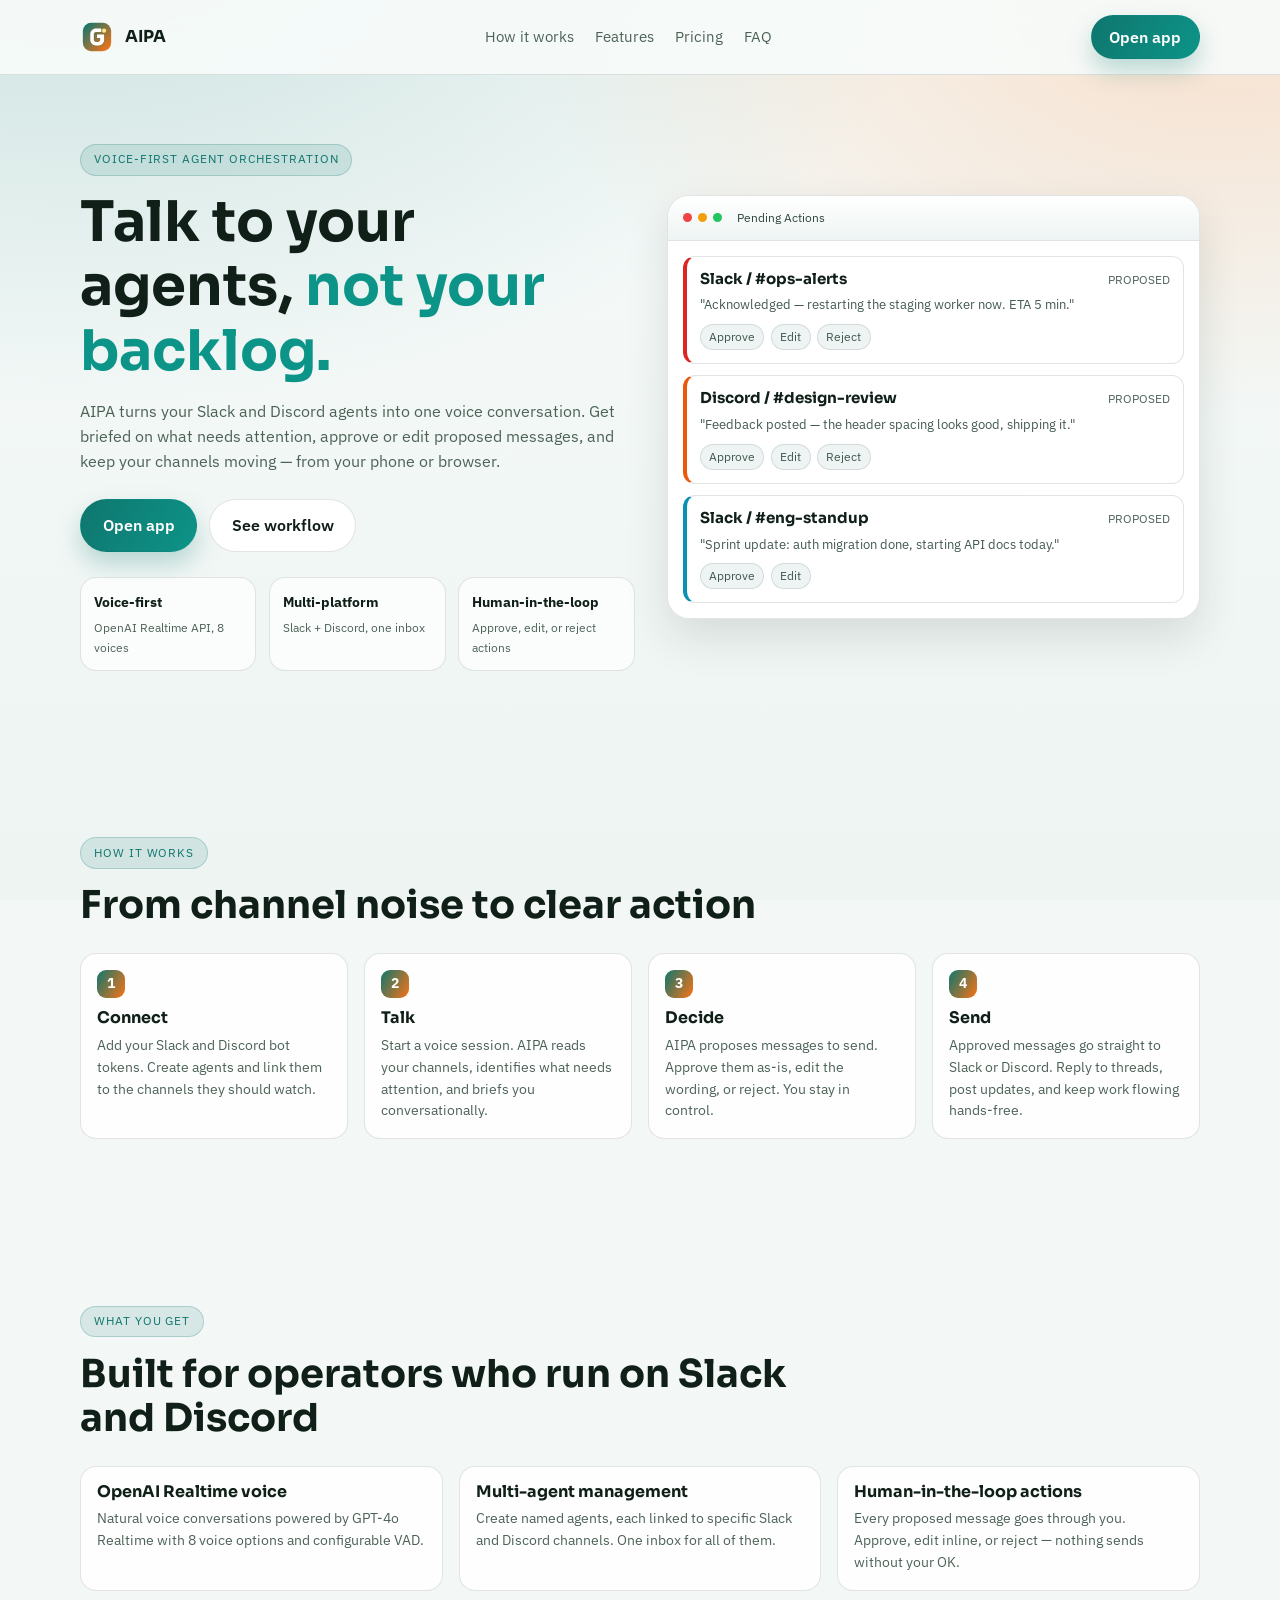
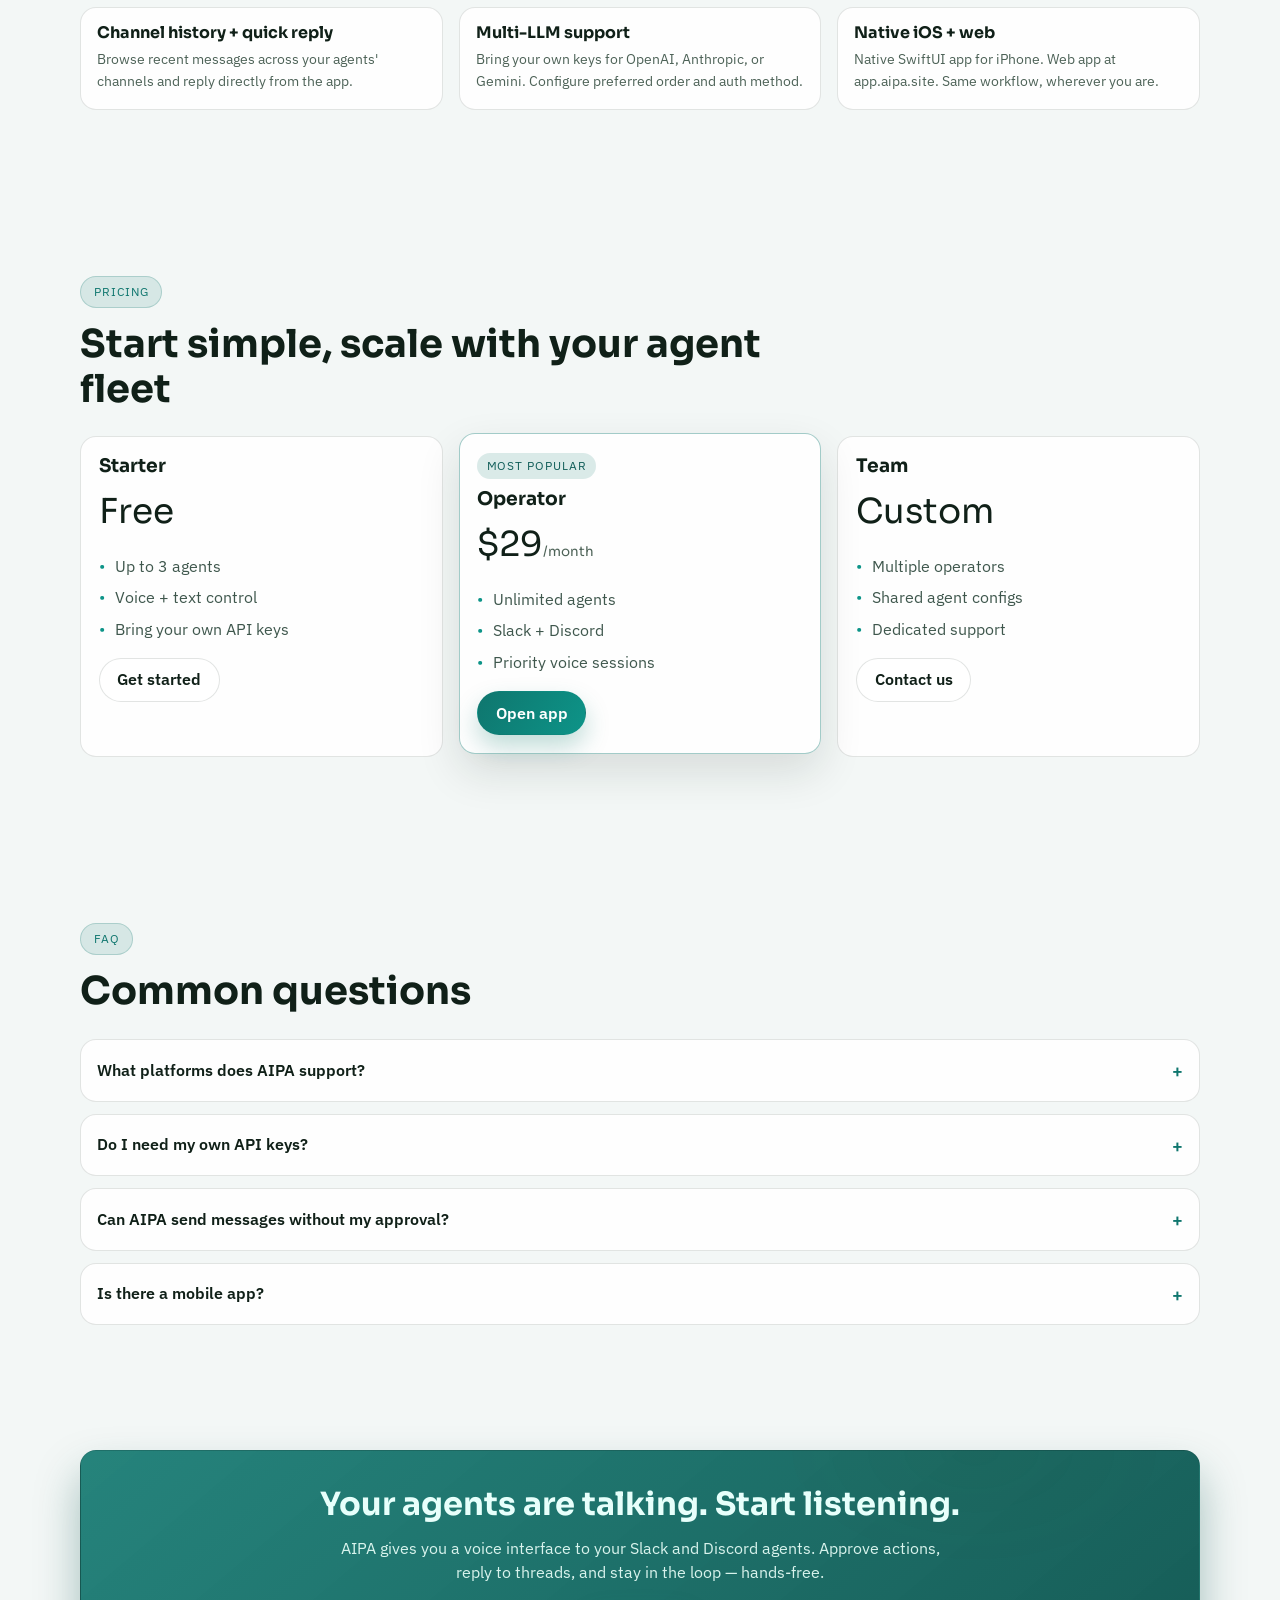
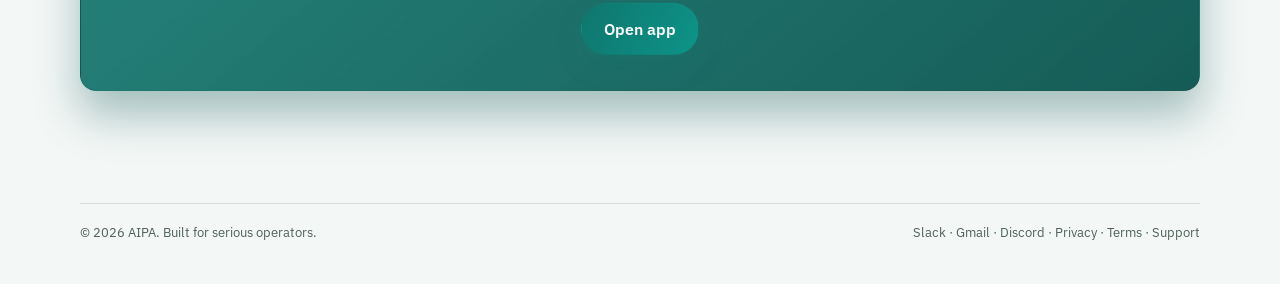
==== commit bb9ef9b8: "Add privacy, terms, support pages + per-platform install pages For Slack app review: - privacy.html " ====
--- a/index.html
+++ b/index.html
@@ -334,7 +334,12 @@
       <div class="container footer-inner">
         <p>&copy; <span id="year"></span> AIPA. Built for serious operators.</p>
         <div>
-          <a href="#top">Back to top</a>
+          <a href="/install/slack.html">Slack</a> &middot;
+          <a href="/install/gmail.html">Gmail</a> &middot;
+          <a href="/install/discord.html">Discord</a> &middot;
+          <a href="/privacy.html">Privacy</a> &middot;
+          <a href="/terms.html">Terms</a> &middot;
+          <a href="/support.html">Support</a>
         </div>
       </div>
     </footer>
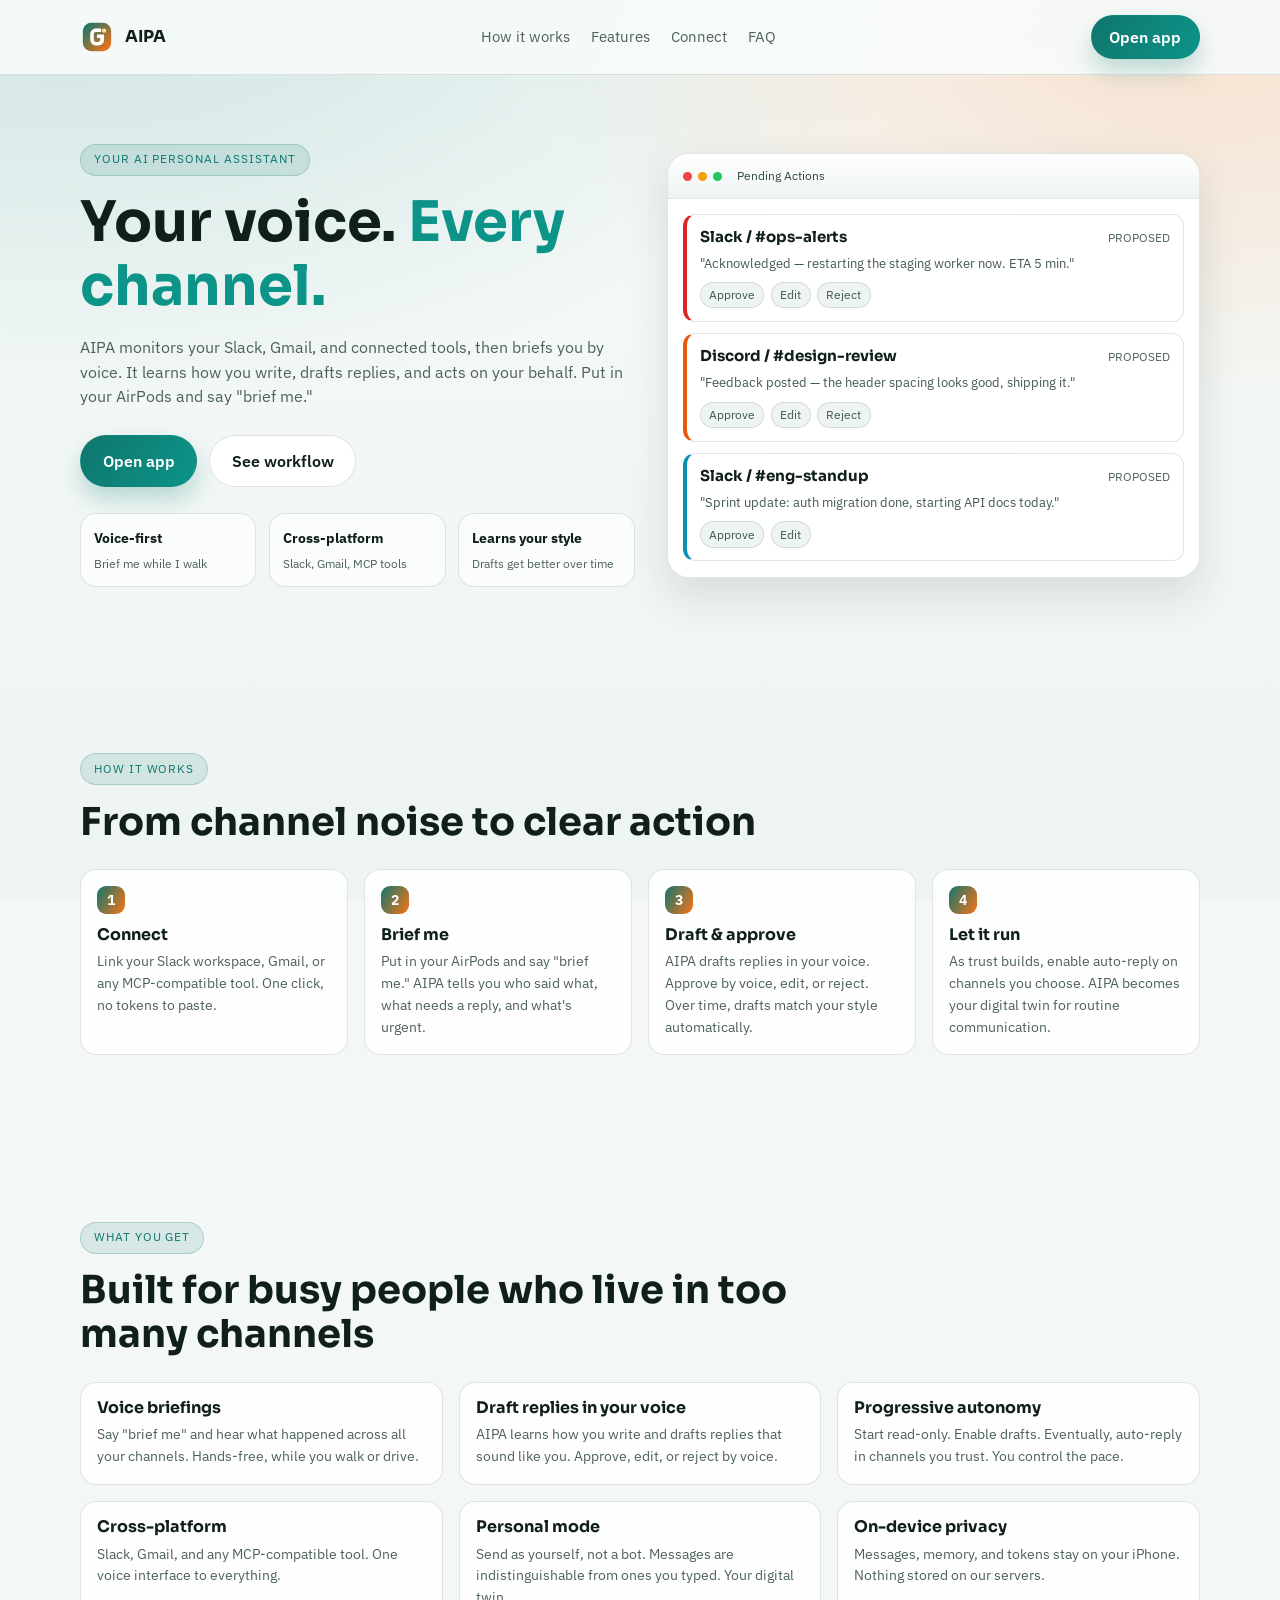
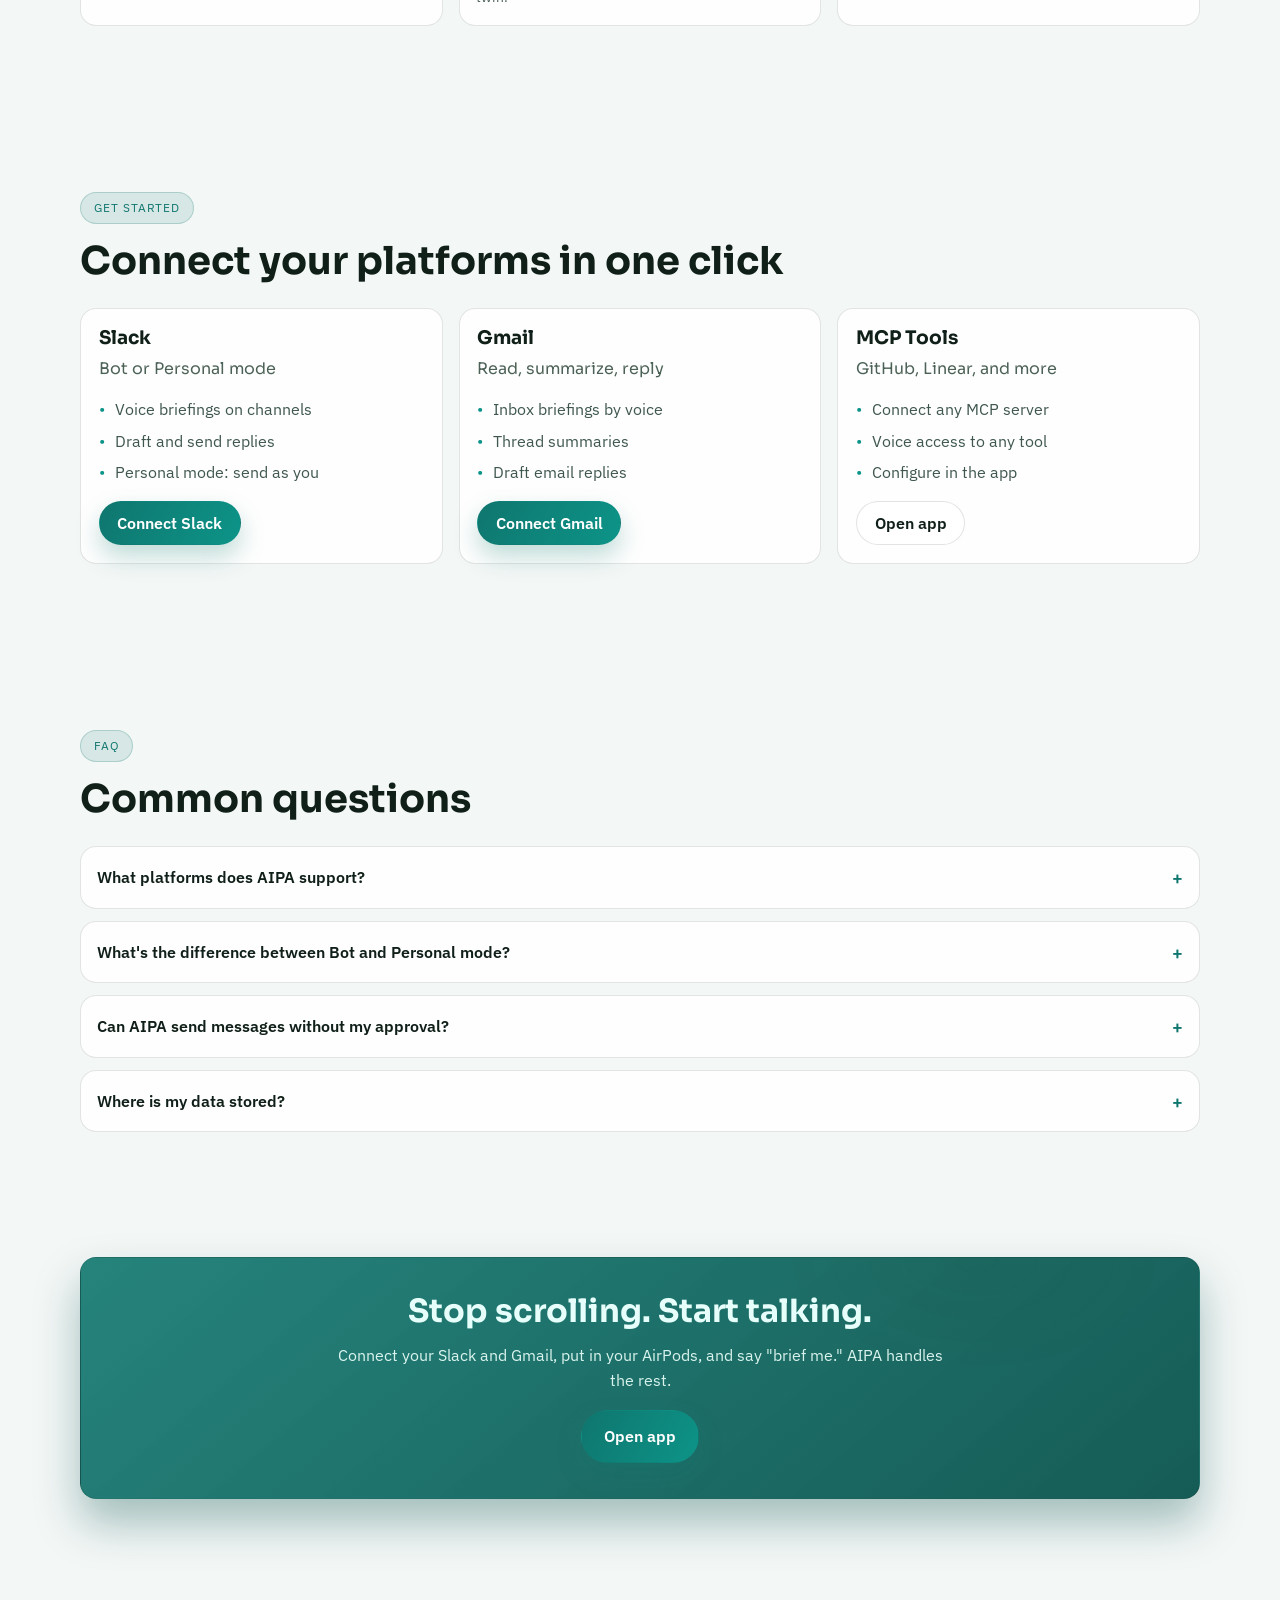
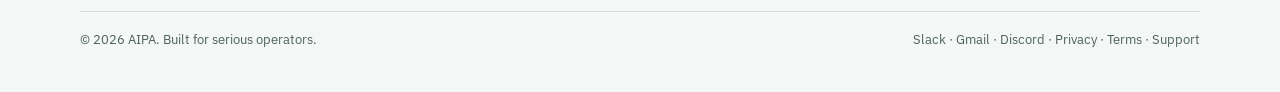
==== commit a13d71da: "Overhaul website: match current product, improve install UX Homepage: - New hero: "Your voice. Every" ====
--- a/index.html
+++ b/index.html
@@ -36,7 +36,7 @@
         <nav class="nav-links" aria-label="Main navigation">
           <a href="#how">How it works</a>
           <a href="#features">Features</a>
-          <a href="#pricing">Pricing</a>
+          <a href="#connect">Connect</a>
           <a href="#faq">FAQ</a>
         </nav>
 
@@ -46,7 +46,7 @@
       <div class="mobile-menu" id="mobileMenu">
         <a href="#how">How it works</a>
         <a href="#features">Features</a>
-        <a href="#pricing">Pricing</a>
+        <a href="#connect">Connect</a>
         <a href="#faq">FAQ</a>
         <a class="btn btn-primary" href="https://app.aipa.site">Open app</a>
       </div>
@@ -56,15 +56,15 @@
       <section class="hero section reveal">
         <div class="hero-grid container">
           <div>
-            <p class="eyebrow">Voice-first agent orchestration</p>
+            <p class="eyebrow">Your AI personal assistant</p>
             <h1>
-              Talk to your agents,
-              <span>not your backlog.</span>
+              Your voice.
+              <span>Every channel.</span>
             </h1>
             <p class="hero-copy">
-              AIPA turns your Slack and Discord agents into one voice conversation.
-              Get briefed on what needs attention, approve or edit proposed messages,
-              and keep your channels moving — from your phone or browser.
+              AIPA monitors your Slack, Gmail, and connected tools,
+              then briefs you by voice. It learns how you write, drafts replies,
+              and acts on your behalf. Put in your AirPods and say "brief me."
             </p>
             <div class="hero-actions">
               <a class="btn btn-primary btn-lg" href="https://app.aipa.site">Open app</a>
@@ -73,15 +73,15 @@
             <div class="hero-stats">
               <div>
                 <strong>Voice-first</strong>
-                <span>OpenAI Realtime API, 8 voices</span>
+                <span>Brief me while I walk</span>
               </div>
               <div>
-                <strong>Multi-platform</strong>
-                <span>Slack + Discord, one inbox</span>
+                <strong>Cross-platform</strong>
+                <span>Slack, Gmail, MCP tools</span>
               </div>
               <div>
-                <strong>Human-in-the-loop</strong>
-                <span>Approve, edit, or reject actions</span>
+                <strong>Learns your style</strong>
+                <span>Drafts get better over time</span>
               </div>
             </div>
           </div>
@@ -148,32 +148,32 @@
               <span>1</span>
               <h3>Connect</h3>
               <p>
-                Add your Slack and Discord bot tokens. Create agents and link them
-                to the channels they should watch.
+                Link your Slack workspace, Gmail, or any MCP-compatible tool.
+                One click, no tokens to paste.
               </p>
             </article>
             <article class="step-card">
               <span>2</span>
-              <h3>Talk</h3>
+              <h3>Brief me</h3>
               <p>
-                Start a voice session. AIPA reads your channels, identifies what
-                needs attention, and briefs you conversationally.
+                Put in your AirPods and say "brief me." AIPA tells you who
+                said what, what needs a reply, and what's urgent.
               </p>
             </article>
             <article class="step-card">
               <span>3</span>
-              <h3>Decide</h3>
+              <h3>Draft &amp; approve</h3>
               <p>
-                AIPA proposes messages to send. Approve them as-is, edit the
-                wording, or reject. You stay in control.
+                AIPA drafts replies in your voice. Approve by voice, edit,
+                or reject. Over time, drafts match your style automatically.
               </p>
             </article>
             <article class="step-card">
               <span>4</span>
-              <h3>Send</h3>
+              <h3>Let it run</h3>
               <p>
-                Approved messages go straight to Slack or Discord. Reply to threads,
-                post updates, and keep work flowing hands-free.
+                As trust builds, enable auto-reply on channels you choose.
+                AIPA becomes your digital twin for routine communication.
               </p>
             </article>
           </div>
@@ -184,78 +184,77 @@
         <div class="container">
           <div class="section-head">
             <p class="eyebrow">What you get</p>
-            <h2>Built for operators who run on Slack and Discord</h2>
+            <h2>Built for busy people who live in too many channels</h2>
           </div>
 
           <div class="feature-grid">
             <article class="feature-card">
-              <h3>OpenAI Realtime voice</h3>
-              <p>Natural voice conversations powered by GPT-4o Realtime with 8 voice options and configurable VAD.</p>
-            </article>
-            <article class="feature-card">
-              <h3>Multi-agent management</h3>
-              <p>Create named agents, each linked to specific Slack and Discord channels. One inbox for all of them.</p>
-            </article>
-            <article class="feature-card">
-              <h3>Human-in-the-loop actions</h3>
-              <p>Every proposed message goes through you. Approve, edit inline, or reject — nothing sends without your OK.</p>
-            </article>
-            <article class="feature-card">
-              <h3>Channel history + quick reply</h3>
-              <p>Browse recent messages across your agents' channels and reply directly from the app.</p>
-            </article>
-            <article class="feature-card">
-              <h3>Multi-LLM support</h3>
-              <p>Bring your own keys for OpenAI, Anthropic, or Gemini. Configure preferred order and auth method.</p>
-            </article>
-            <article class="feature-card">
-              <h3>Native iOS + web</h3>
-              <p>Native SwiftUI app for iPhone. Web app at app.aipa.site. Same workflow, wherever you are.</p>
-            </article>
-          </div>
-        </div>
-      </section>
-
-      <section class="section reveal" id="pricing">
+              <h3>Voice briefings</h3>
+              <p>Say "brief me" and hear what happened across all your channels. Hands-free, while you walk or drive.</p>
+            </article>
+            <article class="feature-card">
+              <h3>Draft replies in your voice</h3>
+              <p>AIPA learns how you write and drafts replies that sound like you. Approve, edit, or reject by voice.</p>
+            </article>
+            <article class="feature-card">
+              <h3>Progressive autonomy</h3>
+              <p>Start read-only. Enable drafts. Eventually, auto-reply in channels you trust. You control the pace.</p>
+            </article>
+            <article class="feature-card">
+              <h3>Cross-platform</h3>
+              <p>Slack, Gmail, and any MCP-compatible tool. One voice interface to everything.</p>
+            </article>
+            <article class="feature-card">
+              <h3>Personal mode</h3>
+              <p>Send as yourself, not a bot. Messages are indistinguishable from ones you typed. Your digital twin.</p>
+            </article>
+            <article class="feature-card">
+              <h3>On-device privacy</h3>
+              <p>Messages, memory, and tokens stay on your iPhone. Nothing stored on our servers.</p>
+            </article>
+          </div>
+        </div>
+      </section>
+
+      <section class="section reveal" id="connect">
         <div class="container">
           <div class="section-head">
-            <p class="eyebrow">Pricing</p>
-            <h2>Start simple, scale with your agent fleet</h2>
+            <p class="eyebrow">Get started</p>
+            <h2>Connect your platforms in one click</h2>
           </div>
 
           <div class="pricing-grid">
             <article class="price-card">
-              <h3>Starter</h3>
-              <p class="price">Free</p>
+              <h3>Slack</h3>
+              <p class="price" style="font-size:1rem;color:var(--muted)">Bot or Personal mode</p>
               <ul>
-                <li>Up to 3 agents</li>
-                <li>Voice + text control</li>
-                <li>Bring your own API keys</li>
+                <li>Voice briefings on channels</li>
+                <li>Draft and send replies</li>
+                <li>Personal mode: send as you</li>
               </ul>
-              <a class="btn btn-ghost" href="https://app.aipa.site">Get started</a>
-            </article>
-
-            <article class="price-card featured">
-              <p class="chip">Most popular</p>
-              <h3>Operator</h3>
-              <p class="price">$29<span>/month</span></p>
+              <a class="btn btn-primary" href="/install/slack.html">Connect Slack</a>
+            </article>
+
+            <article class="price-card">
+              <h3>Gmail</h3>
+              <p class="price" style="font-size:1rem;color:var(--muted)">Read, summarize, reply</p>
               <ul>
-                <li>Unlimited agents</li>
-                <li>Slack + Discord</li>
-                <li>Priority voice sessions</li>
+                <li>Inbox briefings by voice</li>
+                <li>Thread summaries</li>
+                <li>Draft email replies</li>
               </ul>
-              <a class="btn btn-primary" href="https://app.aipa.site">Open app</a>
+              <a class="btn btn-primary" href="/install/gmail.html">Connect Gmail</a>
             </article>
 
             <article class="price-card">
-              <h3>Team</h3>
-              <p class="price">Custom</p>
+              <h3>MCP Tools</h3>
+              <p class="price" style="font-size:1rem;color:var(--muted)">GitHub, Linear, and more</p>
               <ul>
-                <li>Multiple operators</li>
-                <li>Shared agent configs</li>
-                <li>Dedicated support</li>
+                <li>Connect any MCP server</li>
+                <li>Voice access to any tool</li>
+                <li>Configure in the app</li>
               </ul>
-              <a class="btn btn-ghost" href="https://app.aipa.site">Contact us</a>
+              <a class="btn btn-ghost" href="https://app.aipa.site">Open app</a>
             </article>
           </div>
         </div>
@@ -275,19 +274,20 @@
                 <span>+</span>
               </button>
               <div class="faq-a">
-                AIPA connects to Slack and Discord using bot tokens you provide.
-                You can link any combination of channels from both platforms to your agents.
+                Slack (bot and personal mode), Gmail, and any tool with an MCP server.
+                Connect with one click — no tokens to paste.
               </div>
             </article>
 
             <article class="faq-item">
               <button class="faq-q" type="button">
-                Do I need my own API keys?
+                What's the difference between Bot and Personal mode?
                 <span>+</span>
               </button>
               <div class="faq-a">
-                Yes. AIPA uses your own OpenAI, Anthropic, or Gemini API keys for LLM calls,
-                and your own Slack/Discord bot tokens for channel access. Your keys stay on your device.
+                Bot mode: AIPA joins as a separate bot user, messages are labeled [via AIPA].
+                Personal mode: AIPA sends as you — messages are indistinguishable from ones you typed.
+                You choose per workspace.
               </div>
             </article>
 
@@ -297,19 +297,19 @@
                 <span>+</span>
               </button>
               <div class="faq-a">
-                No. Every proposed action appears in your inbox as a card you can approve, edit,
-                or reject. Nothing is sent to any channel without your explicit approval.
+                Not by default. Every draft goes through you first. As you build trust,
+                you can enable auto-reply on specific channels. You control the pace.
               </div>
             </article>
 
             <article class="faq-item">
               <button class="faq-q" type="button">
-                Is there a mobile app?
+                Where is my data stored?
                 <span>+</span>
               </button>
               <div class="faq-a">
-                Yes. AIPA has a native iOS app built with SwiftUI, optimized for voice-first
-                interaction on iPhone. The web app works on any device.
+                On your iPhone. Messages, agent memory, API keys, and tokens all stay in
+                your device's Keychain. Nothing is stored on our servers.
               </div>
             </article>
           </div>
@@ -318,10 +318,10 @@
 
       <section class="section cta reveal" id="join">
         <div class="container cta-card">
-          <h2>Your agents are talking. Start listening.</h2>
+          <h2>Stop scrolling. Start talking.</h2>
           <p>
-            AIPA gives you a voice interface to your Slack and Discord agents.
-            Approve actions, reply to threads, and stay in the loop — hands-free.
+            Connect your Slack and Gmail, put in your AirPods, and say "brief me."
+            AIPA handles the rest.
           </p>
           <a class="btn btn-primary btn-lg" href="https://app.aipa.site">
             Open app
